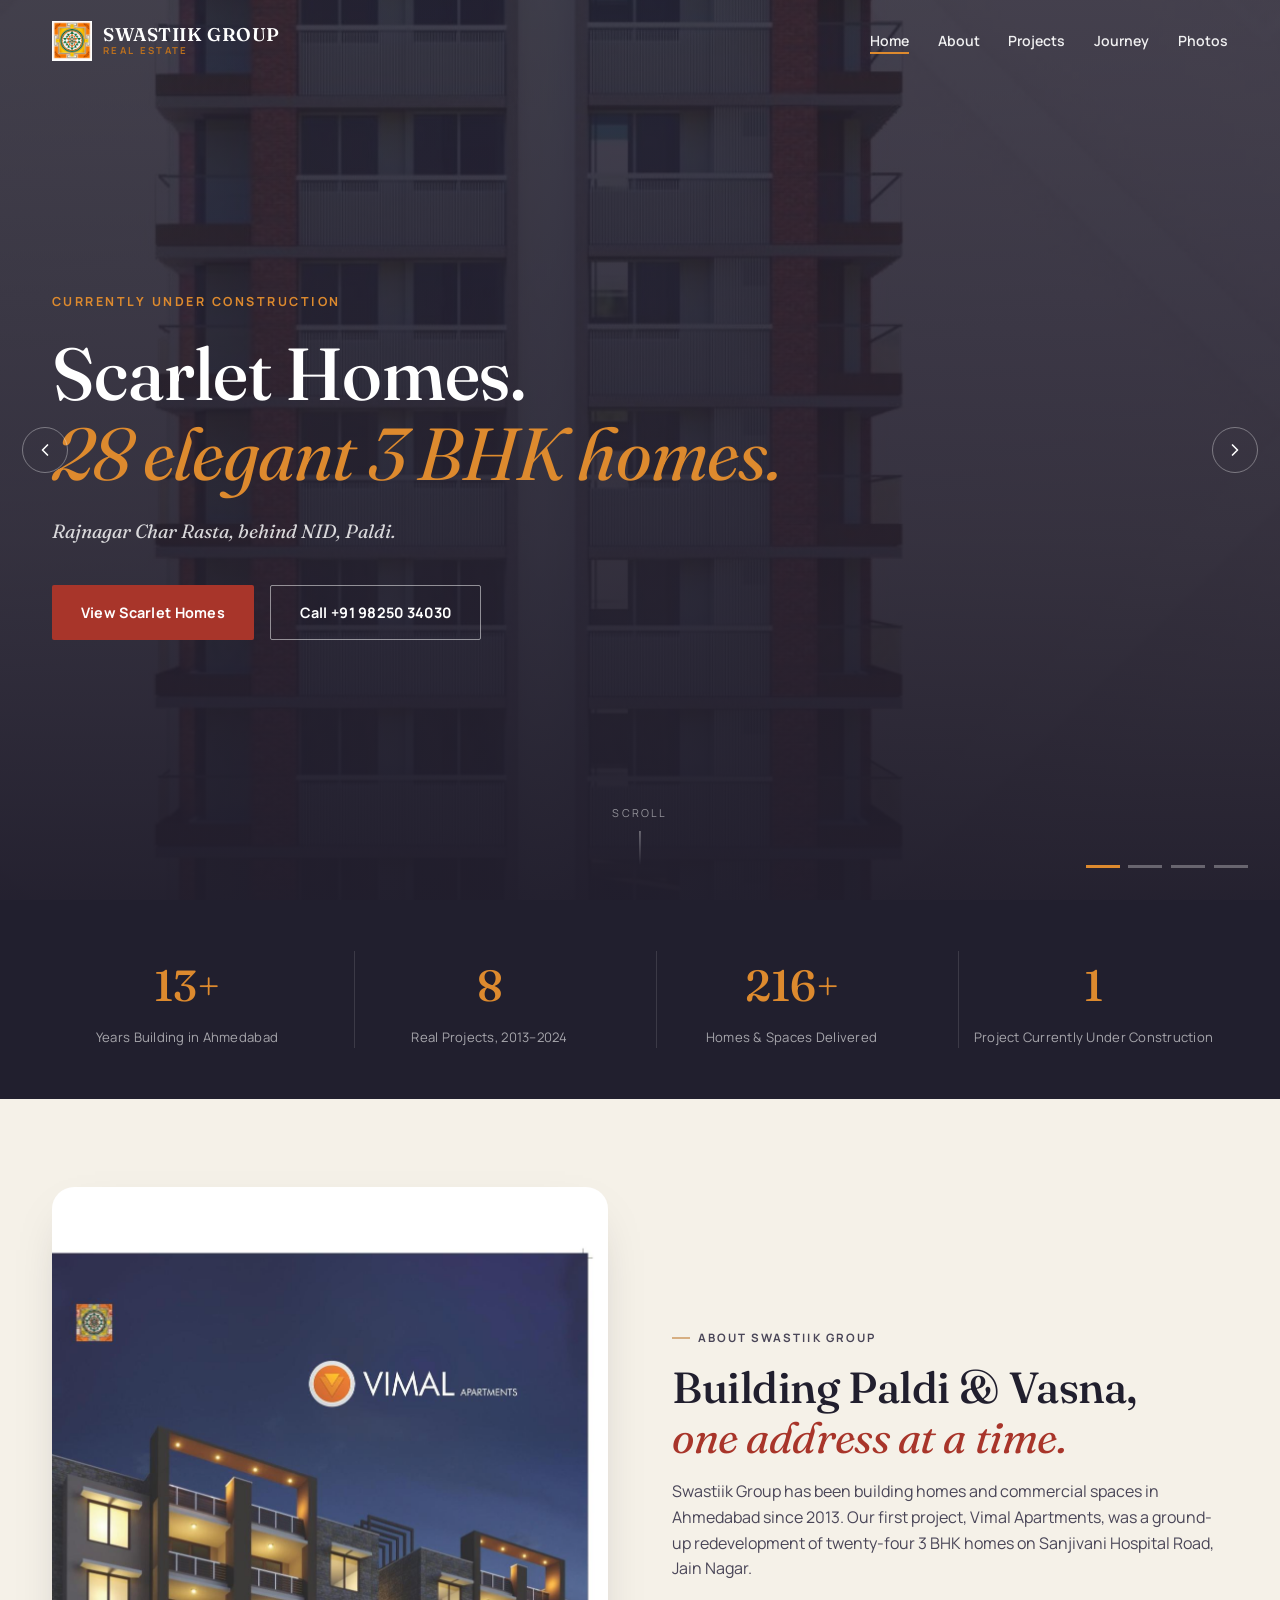
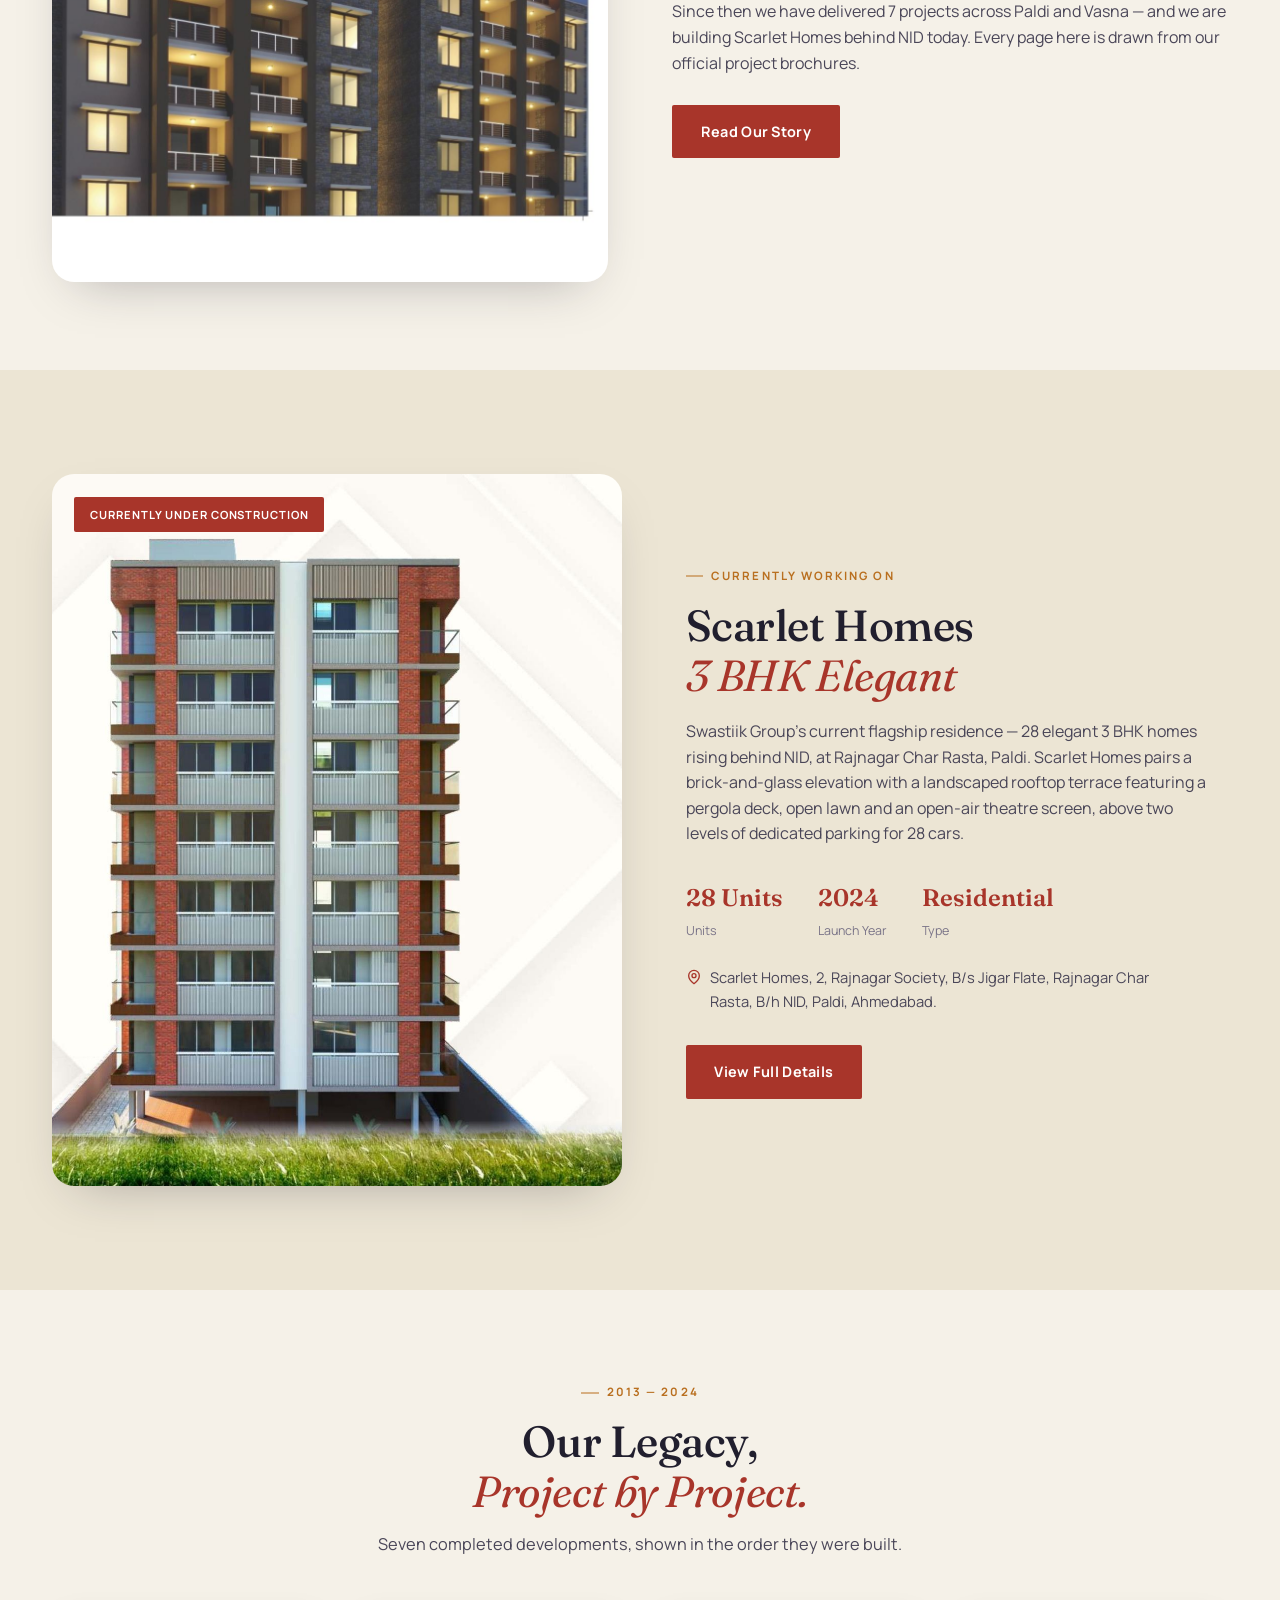
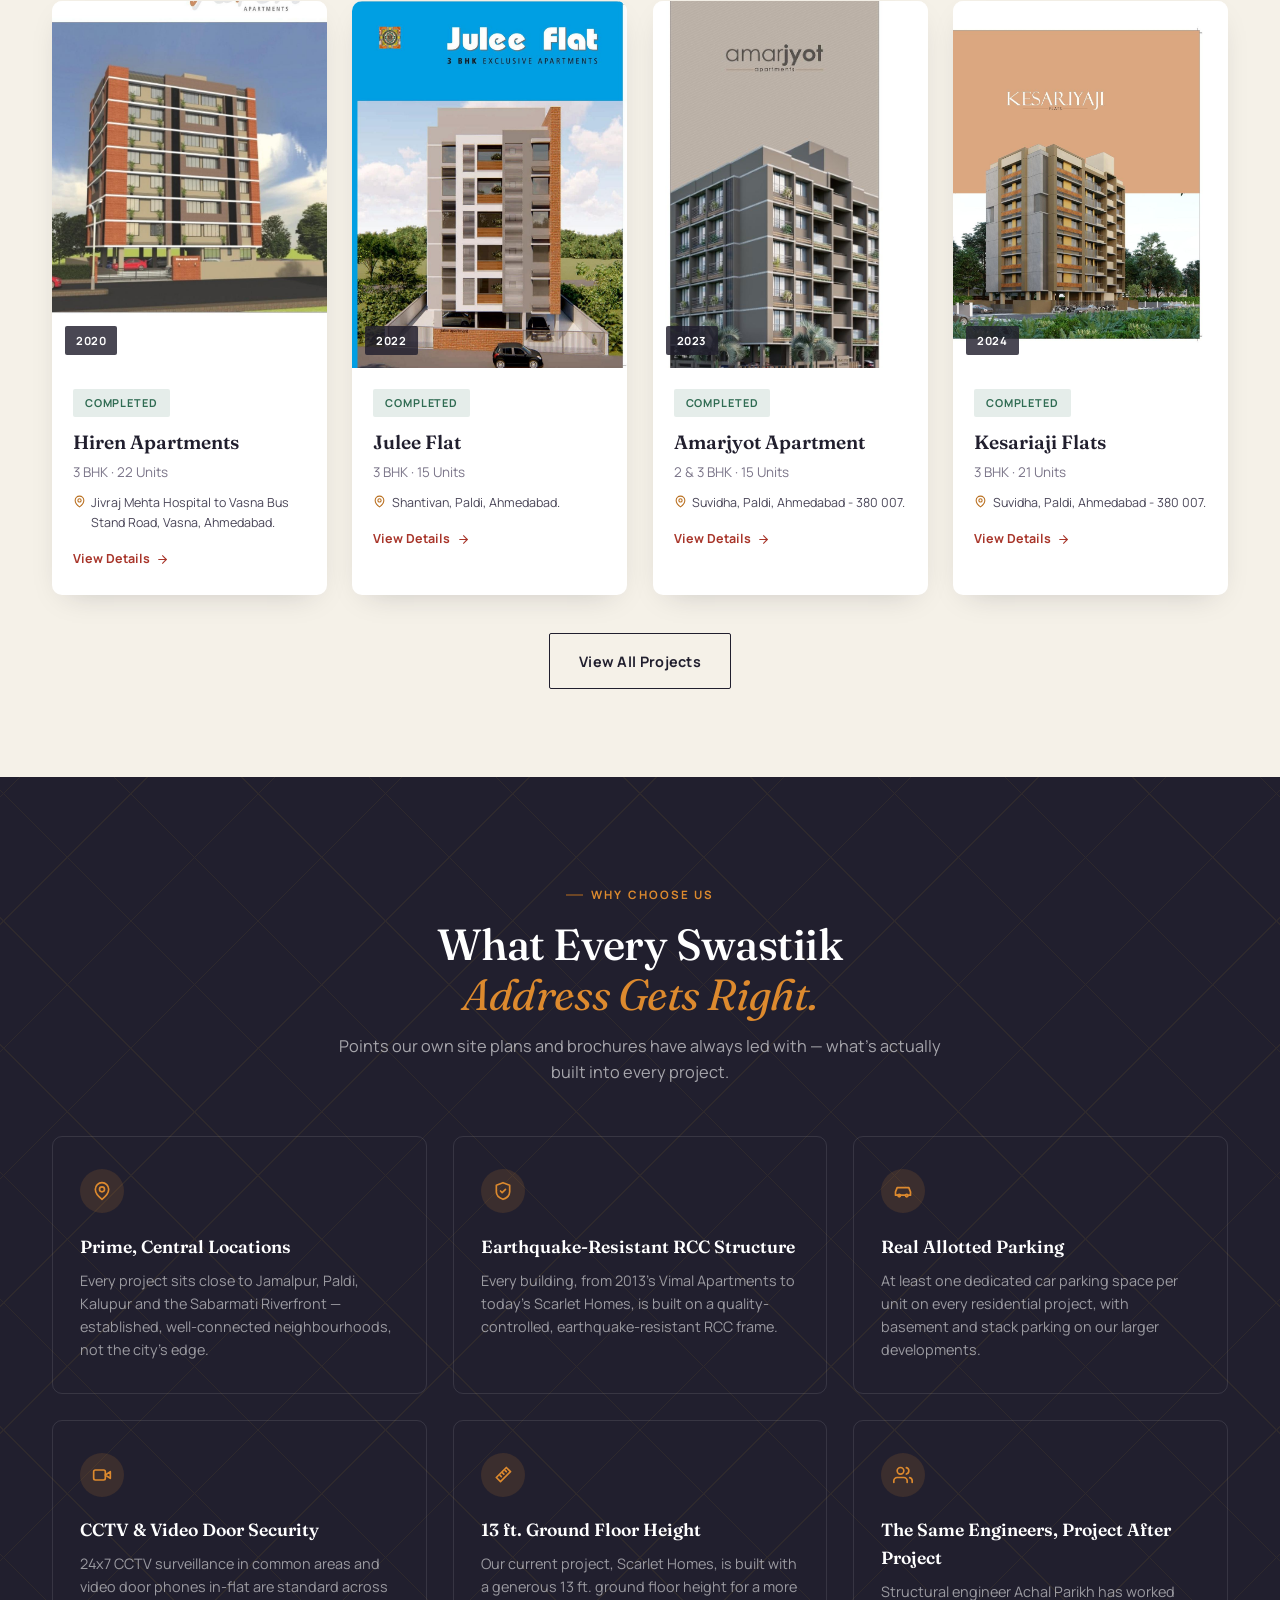
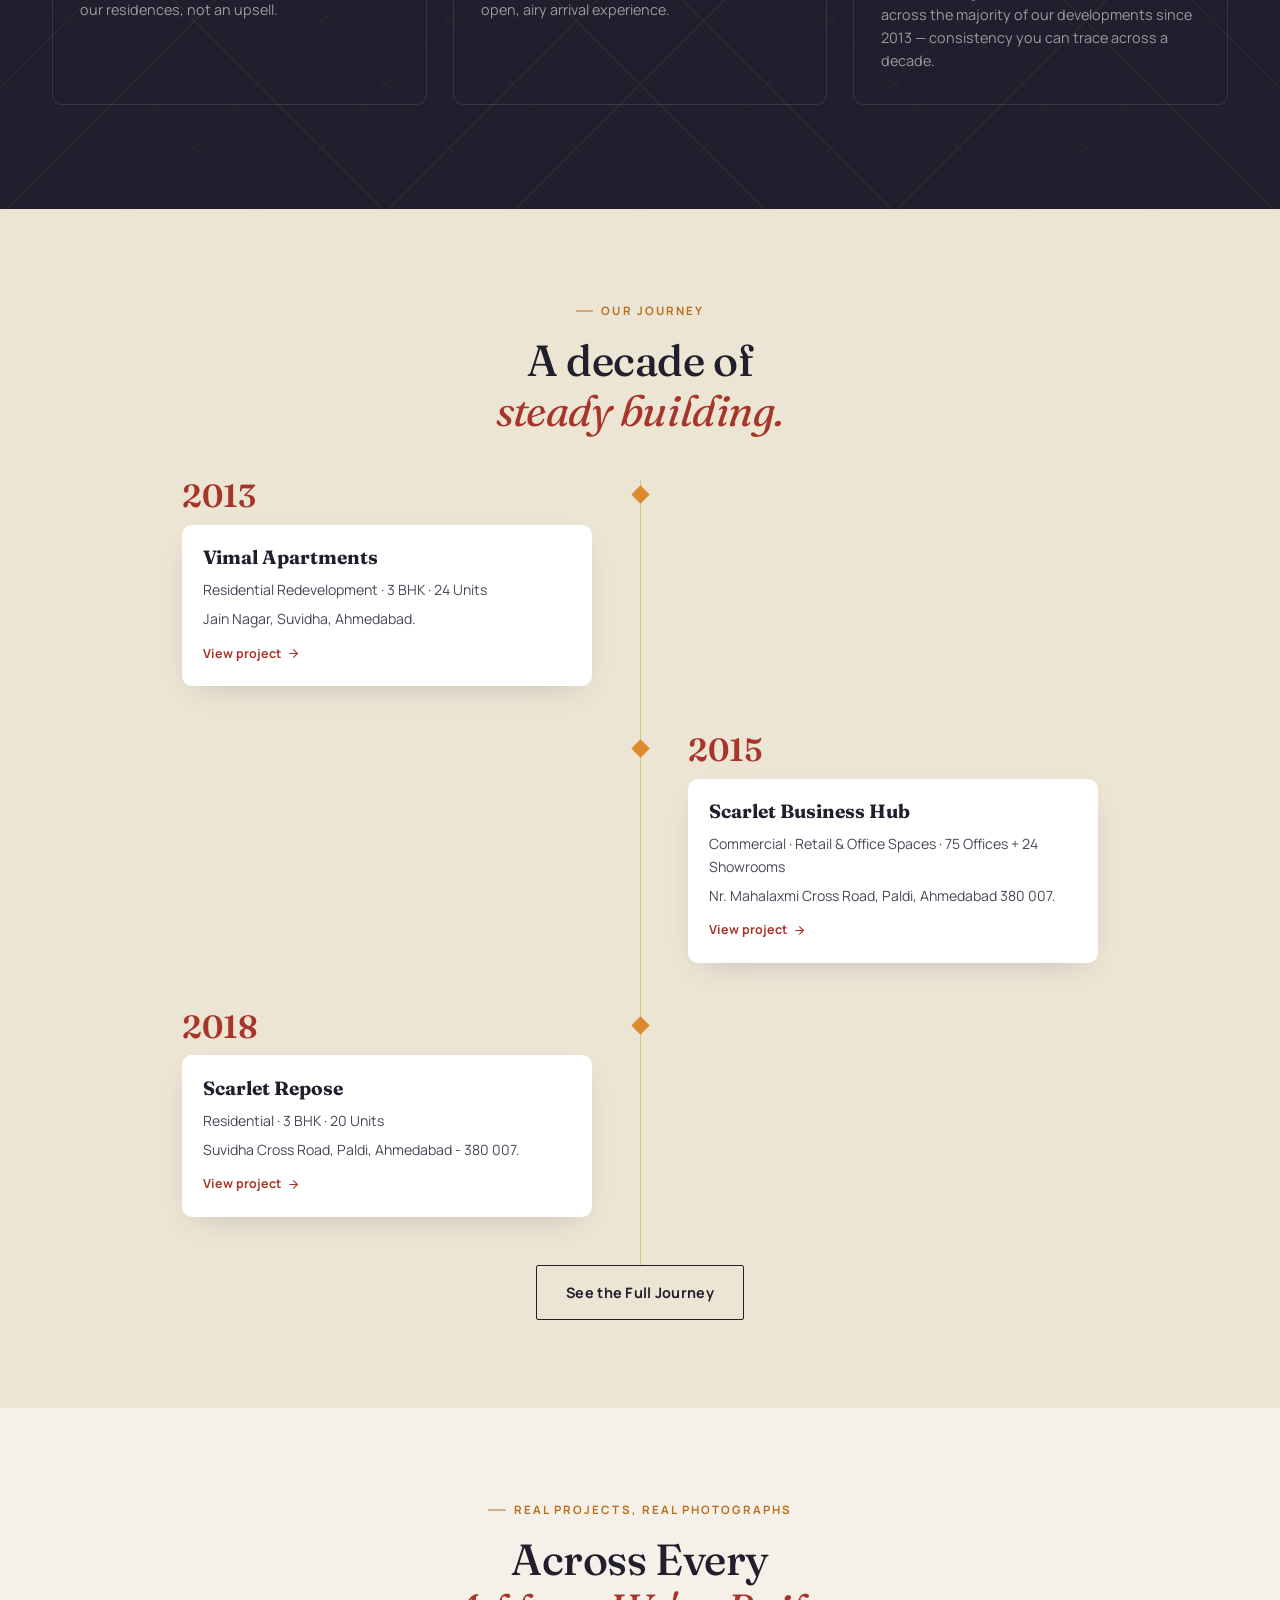
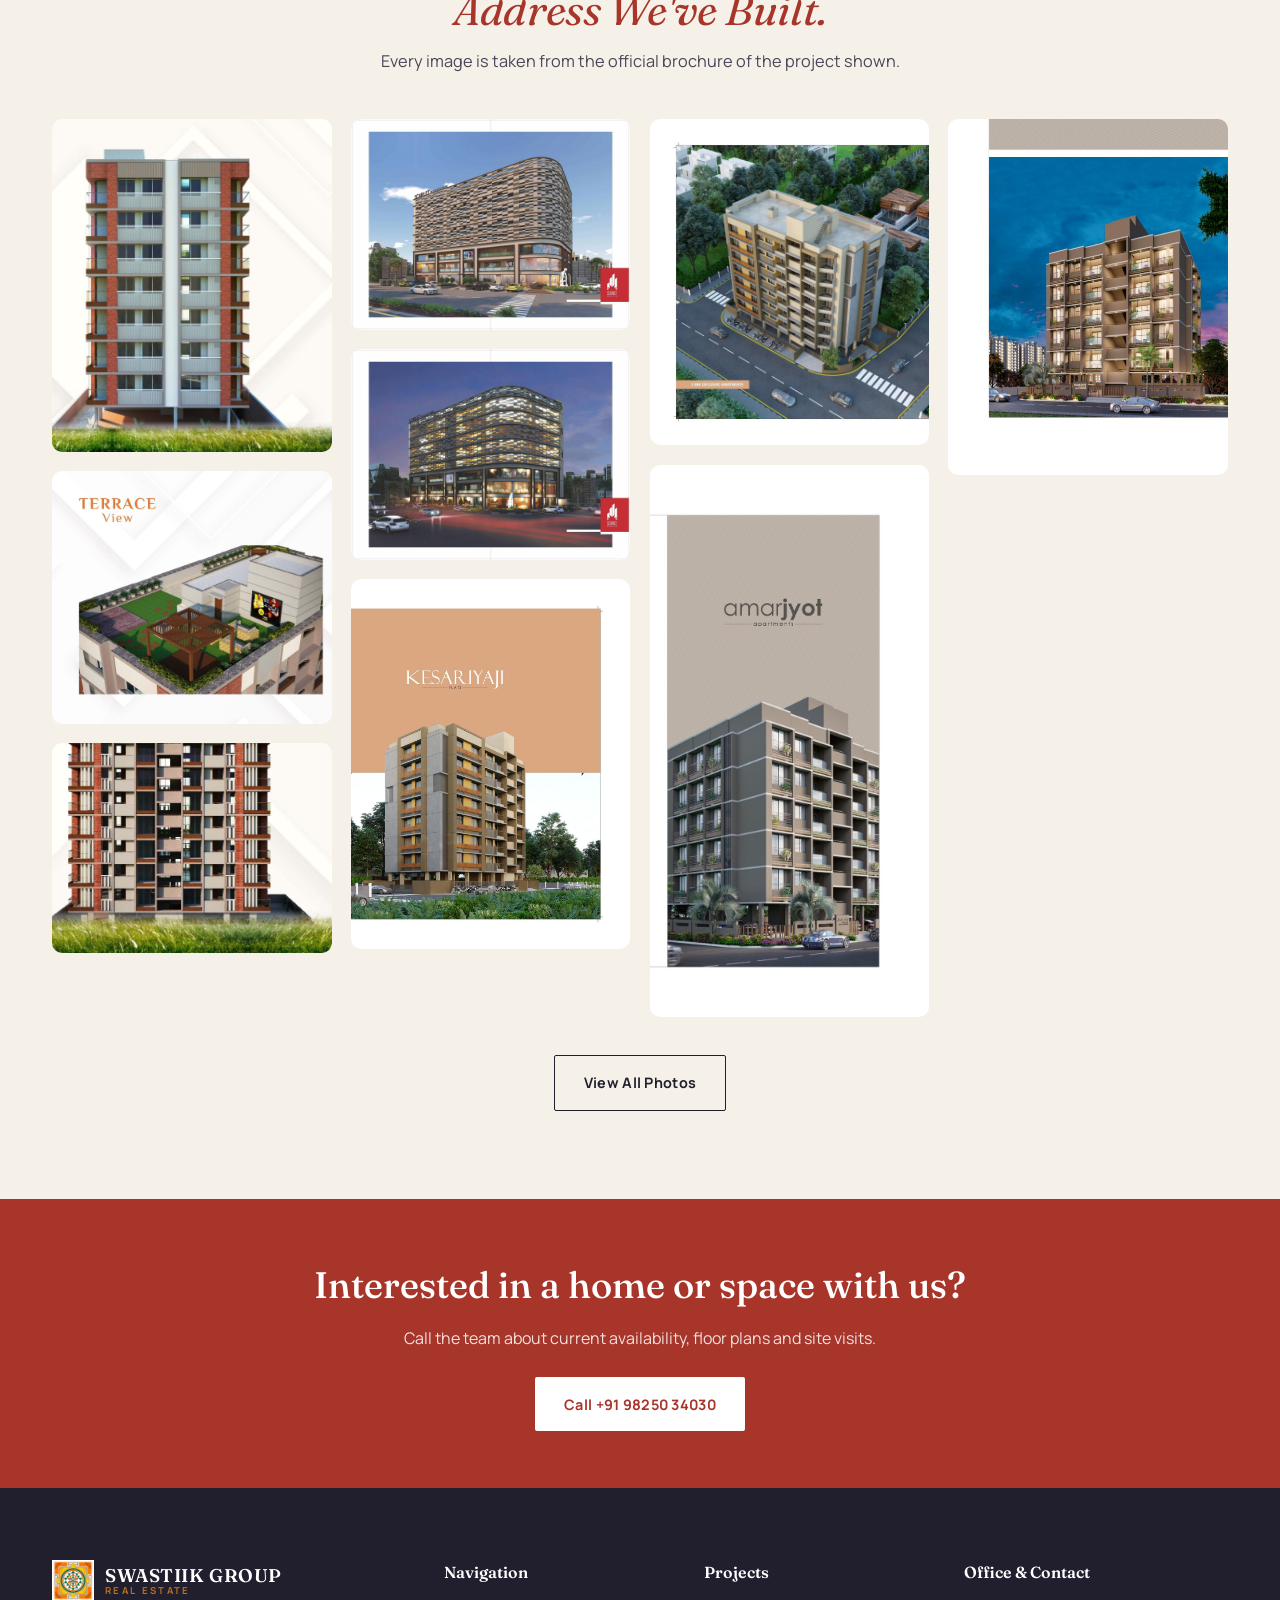
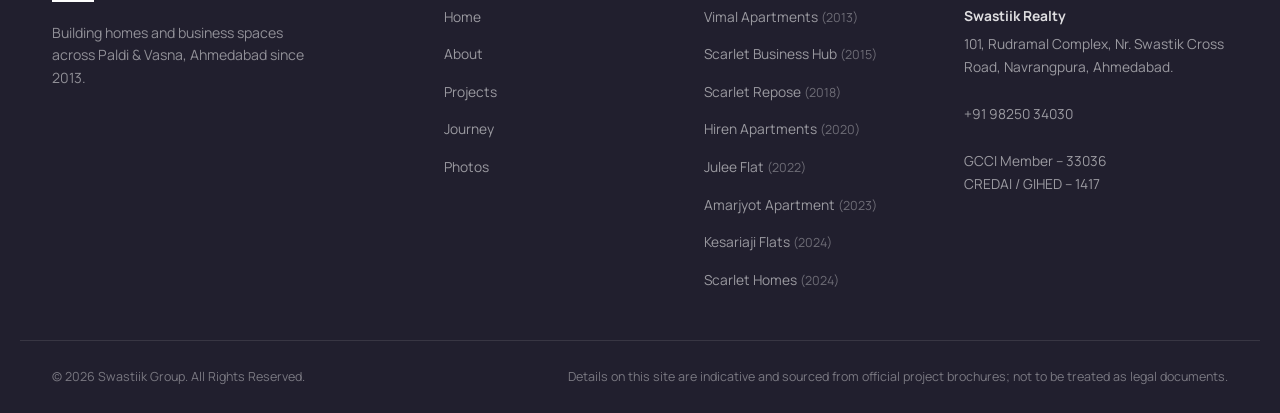
==== index.html @ bd4d8ca1 "update" ====
<!DOCTYPE html>
<html lang="en">
<head>
<meta charset="UTF-8">
<meta name="viewport" content="width=device-width, initial-scale=1.0, viewport-fit=cover">
<title>Swastiik Group | Real Estate Developers in Paldi, Ahmedabad</title>
<meta name="description" content="Swastiik Group has been building homes and commercial spaces across Paldi and Vasna, Ahmedabad since 2013 — from Vimal Apartments to the ongoing Scarlet Homes.">
<link rel="canonical" href="https://swastiikgroup.com/index.html">
<link rel="icon" type="image/png" href="images/favicon.png">
<meta property="og:title" content="Swastiik Group | Real Estate Developers in Paldi, Ahmedabad">
<meta property="og:description" content="Swastiik Group has been building homes and commercial spaces across Paldi and Vasna, Ahmedabad since 2013 — from Vimal Apartments to the ongoing Scarlet Homes.">
<meta property="og:type" content="website">
<meta property="og:url" content="https://swastiikgroup.com/index.html">
<meta property="og:image" content="https://swastiikgroup.com/images/projects/shomes_hero.jpg">
<meta name="theme-color" content="#211f2e">
<script>document.documentElement.classList.add("js")</script>
<link rel="preconnect" href="https://fonts.googleapis.com">
<link rel="preconnect" href="https://fonts.gstatic.com" crossorigin>
<link href="https://fonts.googleapis.com/css2?family=Fraunces:ital,wght@0,400;0,500;0,600;1,400;1,500&family=Manrope:wght@400;500;600;700;800&display=swap" rel="stylesheet">
<link rel="stylesheet" href="style.css">
<link rel="stylesheet" href="pages.css">
</head>
<body>
<div class="splash-screen" id="splashScreen"><div class="splash-mark"><div class="splash-ring"></div><img src="images/logo.png" alt="Swastiik Group"></div><p class="splash-wordmark">SWASTIIK <span>GROUP</span></p><p class="splash-sub">Building Since 2013</p></div>
<nav id="navbar" class="navbar">
 <div class="nav-container">
  <a href="index.html" class="nav-logo"><img src="images/logo.png" alt="Swastiik Group logo"><div class="logo-text"><span class="logo-name">SWASTIIK GROUP</span><span class="logo-sub">Real Estate</span></div></a>
  <ul class="nav-links"><li><a href="index.html" class="nav-link active">Home</a></li><li><a href="about.html" class="nav-link">About</a></li><li><a href="projects.html" class="nav-link">Projects</a></li><li><a href="journey.html" class="nav-link">Journey</a></li><li><a href="photo.html" class="nav-link">Photos</a></li></ul>
  <button class="hamburger" id="hamburger" aria-label="Toggle menu" aria-expanded="false"><span></span><span></span><span></span></button>
 </div>
 <div class="mobile-menu" id="mobileMenu"><ul class="mobile-nav-links"><li><a href="index.html" class="mobile-nav-link active">Home</a></li><li><a href="about.html" class="mobile-nav-link">About</a></li><li><a href="projects.html" class="mobile-nav-link">Projects</a></li><li><a href="journey.html" class="mobile-nav-link">Journey</a></li><li><a href="photo.html" class="mobile-nav-link">Photos</a></li></ul></div>
</nav>
<section class="hero" id="hero"><div class="slide active"><div class="hero-media"><img src="images/projects/shomes_hero.jpg" alt="" ></div><div class="hero-overlay"></div><div class="hero-content"><p class="hero-eyebrow">Currently Under Construction</p><h1 class="hero-title">Scarlet Homes.<br><em>28 elegant 3 BHK homes.</em></h1><p class="hero-sub">Rajnagar Char Rasta, behind NID, Paldi.</p><div class="hero-actions"><a href="project-scarlet-homes.html" class="btn btn-primary">View Scarlet Homes</a><a href="tel:+919825034030" class="btn btn-outline">Call +91 98250 34030</a></div></div></div><div class="slide"><div class="hero-media"><img src="images/projects/sbh_hero_night.jpg" alt="" loading=lazy></div><div class="hero-overlay"></div><div class="hero-content"><p class="hero-eyebrow">Commercial · 2015</p><h2 class="hero-title">Scarlet Business Hub.<br><em>An address built for business.</em></h2><p class="hero-sub">75 offices and 24 showrooms on Mahalaxmi Cross Road, Paldi.</p><div class="hero-actions"><a href="project-scarlet-business-hub.html" class="btn btn-primary">View project</a><a href="tel:+919825034030" class="btn btn-outline">Call +91 98250 34030</a></div></div></div><div class="slide"><div class="hero-media"><img src="images/projects/kesariaji_aerial.jpg" alt="" loading=lazy></div><div class="hero-overlay"></div><div class="hero-content"><p class="hero-eyebrow">Completed · 2024</p><h2 class="hero-title">Kesariaji Flats.<br><em>Back where the story began.</em></h2><p class="hero-sub">21 homes opposite Vimal Apartment, near Hirabaug Crossing.</p><div class="hero-actions"><a href="project-kesariaji.html" class="btn btn-primary">View project</a><a href="tel:+919825034030" class="btn btn-outline">Call +91 98250 34030</a></div></div></div><div class="slide"><div class="hero-media"><img src="images/projects/amarjyot_dusk.jpg" alt="" loading=lazy></div><div class="hero-overlay"></div><div class="hero-content"><p class="hero-eyebrow">Swastiik Group — Building Since 2013</p><h2 class="hero-title">Eight Real Projects.<br><em>One Growing Legacy in Paldi.</em></h2><p class="hero-sub">Residential and commercial developments across Paldi and Vasna, Ahmedabad.</p><div class="hero-actions"><a href="projects.html" class="btn btn-primary">Explore All Projects</a><a href="tel:+919825034030" class="btn btn-outline">Call +91 98250 34030</a></div></div></div>
<button class="hero-arrow prev" aria-label="Previous slide"><i data-lucide="chev-l" class=""></i></button><button class="hero-arrow next" aria-label="Next slide"><i data-lucide="chev-r" class=""></i></button>
<div class="hero-dots"></div><div class="hero-scroll-indicator"><span>Scroll</span><div class="scroll-line"></div></div></section>
<section class="stats-section"><div class="stats-grid">
<div class="stat-item"><span class="stat-number" data-count="13">0</span><span class="stat-suffix">+</span><p class="stat-label">Years Building in Ahmedabad</p></div>
<div class="stat-item"><span class="stat-number" data-count="8">0</span><p class="stat-label">Real Projects, 2013–2024</p></div>
<div class="stat-item"><span class="stat-number" data-count="216">0</span><span class="stat-suffix">+</span><p class="stat-label">Homes &amp; Spaces Delivered</p></div>
<div class="stat-item"><span class="stat-display">1</span><p class="stat-label">Project Currently Under Construction</p></div></div></section>
<section class="section"><div class="container split">
<div class="split-media reveal"><img src="images/projects/vimal_hero.jpg" alt="Vimal Apartments, our first project" loading="lazy"></div>
<div class="reveal"><p class="section-eyebrow">About Swastiik Group</p><h2 class="section-title">Building Paldi &amp; Vasna,<br><em>one address at a time.</em></h2>
<p>Swastiik Group has been building homes and commercial spaces in Ahmedabad since 2013. Our first project, Vimal Apartments, was a ground-up redevelopment of twenty-four 3 BHK homes on Sanjivani Hospital Road, Jain Nagar.</p>
<p>Since then we have delivered 7 projects across Paldi and Vasna — and we are building Scarlet Homes behind NID today. Every page here is drawn from our official project brochures.</p>
<a class="btn btn-primary" href="about.html">Read Our Story</a></div></div></section>
<section class="spotlight-section"><div class="spotlight-inner">
<div class="spotlight-media reveal"><img src="images/projects/shomes_hero.jpg" alt="Scarlet Homes elevation"><span class="spotlight-tag">Currently Under Construction</span></div>
<div class="spotlight-content reveal"><p class="section-eyebrow">Currently Working On</p><h2 class="section-title">Scarlet Homes<br><em>3 BHK Elegant</em></h2>
<p class="spotlight-desc">Swastiik Group&#x27;s current flagship residence — 28 elegant 3 BHK homes rising behind NID, at Rajnagar Char Rasta, Paldi. Scarlet Homes pairs a brick-and-glass elevation with a landscaped rooftop terrace featuring a pergola deck, open lawn and an open-air theatre screen, above two levels of dedicated parking for 28 cars.</p>
<div class="spotlight-facts"><div class="spotlight-fact"><span>28 Units</span><p>Units</p></div><div class="spotlight-fact"><span>2024</span><p>Launch Year</p></div><div class="spotlight-fact"><span>Residential</span><p>Type</p></div></div>
<p class="spotlight-address"><i data-lucide="map-pin" class=""></i> Scarlet Homes, 2, Rajnagar Society, B/s Jigar Flate, Rajnagar Char Rasta, B/h NID, Paldi, Ahmedabad.</p><a class="btn btn-primary" href="project-scarlet-homes.html">View Full Details</a></div></div></section>
<section class="section"><div class="section-header"><p class="section-eyebrow">2013 — 2024</p><h2 class="section-title">Our Legacy,<br><em>Project by Project.</em></h2><p class="section-desc">Seven completed developments, shown in the order they were built.</p></div>
<div class="projects-grid"><a class="project-card reveal" href="project-hiren.html"><div class="project-card-media"><img src="images/projects/hiren_hero.jpg" alt="Hiren Apartments elevation" loading="lazy" width="600" height="800"><span class="project-year-tag">2020</span></div><div class="project-card-body"><span class="badge badge-completed">Completed</span><h3>Hiren Apartments</h3><p class="project-card-meta">3 BHK &middot; 22 Units</p><p class="project-card-loc"><i data-lucide="map-pin" class=""></i> Jivraj Mehta Hospital to Vasna Bus Stand Road, Vasna, Ahmedabad.</p><span class="project-card-link">View Details <i data-lucide="arrow-right" class=""></i></span></div></a><a class="project-card reveal" href="project-julee.html"><div class="project-card-media"><img src="images/projects/julee_hero.jpg" alt="Julee Flat elevation" loading="lazy" width="600" height="800"><span class="project-year-tag">2022</span></div><div class="project-card-body"><span class="badge badge-completed">Completed</span><h3>Julee Flat</h3><p class="project-card-meta">3 BHK &middot; 15 Units</p><p class="project-card-loc"><i data-lucide="map-pin" class=""></i> Shantivan, Paldi, Ahmedabad.</p><span class="project-card-link">View Details <i data-lucide="arrow-right" class=""></i></span></div></a><a class="project-card reveal" href="project-amarjyot.html"><div class="project-card-media"><img src="images/projects/amarjyot_hero.jpg" alt="Amarjyot Apartment elevation" loading="lazy" width="600" height="800"><span class="project-year-tag">2023</span></div><div class="project-card-body"><span class="badge badge-completed">Completed</span><h3>Amarjyot Apartment</h3><p class="project-card-meta">2 &amp; 3 BHK &middot; 15 Units</p><p class="project-card-loc"><i data-lucide="map-pin" class=""></i> Suvidha, Paldi, Ahmedabad - 380 007.</p><span class="project-card-link">View Details <i data-lucide="arrow-right" class=""></i></span></div></a><a class="project-card reveal" href="project-kesariaji.html"><div class="project-card-media"><img src="images/projects/kesariaji_hero.jpg" alt="Kesariaji Flats elevation" loading="lazy" width="600" height="800"><span class="project-year-tag">2024</span></div><div class="project-card-body"><span class="badge badge-completed">Completed</span><h3>Kesariaji Flats</h3><p class="project-card-meta">3 BHK &middot; 21 Units</p><p class="project-card-loc"><i data-lucide="map-pin" class=""></i> Suvidha, Paldi, Ahmedabad - 380 007.</p><span class="project-card-link">View Details <i data-lucide="arrow-right" class=""></i></span></div></a></div>
<p class="center mt-2"><a class="btn btn-dark" href="projects.html">View All Projects</a></p></section>
<section class="whyus-section"><div class="yantra-lines"></div><div style="position:relative;z-index:1"><div class="section-header"><p class="section-eyebrow" style="color:var(--color-saffron)">Why Choose Us</p><h2 class="section-title section-title-light">What Every Swastiik<br><em>Address Gets Right.</em></h2><p class="section-desc" style=color:rgba(255,255,255,.6)>Points our own site plans and brochures have always led with — what's actually built into every project.</p></div></div><div class="whyus-grid"><div class="whyus-card reveal"><div class="whyus-icon"><i data-lucide="map-pin" class=""></i></div><h3>Prime, Central Locations</h3><p>Every project sits close to Jamalpur, Paldi, Kalupur and the Sabarmati Riverfront — established, well-connected neighbourhoods, not the city's edge.</p></div><div class="whyus-card reveal"><div class="whyus-icon"><i data-lucide="shield-check" class=""></i></div><h3>Earthquake-Resistant RCC Structure</h3><p>Every building, from 2013's Vimal Apartments to today's Scarlet Homes, is built on a quality-controlled, earthquake-resistant RCC frame.</p></div><div class="whyus-card reveal"><div class="whyus-icon"><i data-lucide="car" class=""></i></div><h3>Real Allotted Parking</h3><p>At least one dedicated car parking space per unit on every residential project, with basement and stack parking on our larger developments.</p></div><div class="whyus-card reveal"><div class="whyus-icon"><i data-lucide="video" class=""></i></div><h3>CCTV &amp; Video Door Security</h3><p>24x7 CCTV surveillance in common areas and video door phones in-flat are standard across our residences, not an upsell.</p></div><div class="whyus-card reveal"><div class="whyus-icon"><i data-lucide="ruler" class=""></i></div><h3>13 ft. Ground Floor Height</h3><p>Our current project, Scarlet Homes, is built with a generous 13 ft. ground floor height for a more open, airy arrival experience.</p></div><div class="whyus-card reveal"><div class="whyus-icon"><i data-lucide="users" class=""></i></div><h3>The Same Engineers, Project After Project</h3><p>Structural engineer Achal Parikh has worked across the majority of our developments since 2013 — consistency you can trace across a decade.</p></div></div></section>
<section class="section alt"><div class="section-header"><p class="section-eyebrow">Our Journey</p><h2 class="section-title">A decade of<br><em>steady building.</em></h2></div><div class="timeline compact"><div class="tl-item reveal"><div class="tl-year">2013</div><div class="tl-card"><div class="tl-body"><h3>Vimal Apartments</h3><p>Residential Redevelopment &middot; 3 BHK &middot; 24 Units</p><p>Jain Nagar, Suvidha, Ahmedabad.</p><a class="project-card-link" href="project-vimal.html">View project <i data-lucide="arrow-right" class=""></i></a></div></div></div><div class="tl-item reveal"><div class="tl-year">2015</div><div class="tl-card"><div class="tl-body"><h3>Scarlet Business Hub</h3><p>Commercial &middot; Retail &amp; Office Spaces &middot; 75 Offices + 24 Showrooms</p><p>Nr. Mahalaxmi Cross Road, Paldi, Ahmedabad 380 007.</p><a class="project-card-link" href="project-scarlet-business-hub.html">View project <i data-lucide="arrow-right" class=""></i></a></div></div></div><div class="tl-item reveal"><div class="tl-year">2018</div><div class="tl-card"><div class="tl-body"><h3>Scarlet Repose</h3><p>Residential &middot; 3 BHK &middot; 20 Units</p><p>Suvidha Cross Road, Paldi, Ahmedabad - 380 007.</p><a class="project-card-link" href="project-scarlet-repose.html">View project <i data-lucide="arrow-right" class=""></i></a></div></div></div></div><p class="center"><a class="btn btn-dark" href="journey.html">See the Full Journey</a></p></section>
<section class="section"><div class="section-header"><p class="section-eyebrow">Real Projects, Real Photographs</p><h2 class="section-title">Across Every<br><em>Address We've Built.</em></h2><p class="section-desc">Every image is taken from the official brochure of the project shown.</p></div>
<div class="gallery-masonry"><a class="gallery-item reveal" href="images/projects/shomes_hero.jpg" data-lb data-cap="Scarlet Homes · 2024"><img src="images/projects/shomes_hero.jpg" alt="Scarlet Homes, 2024" loading="lazy"><div class="gallery-caption">Scarlet Homes &middot; 2024</div></a><a class="gallery-item reveal" href="images/projects/shomes_terrace.jpg" data-lb data-cap="Scarlet Homes · 2024"><img src="images/projects/shomes_terrace.jpg" alt="Scarlet Homes, 2024" loading="lazy"><div class="gallery-caption">Scarlet Homes &middot; 2024</div></a><a class="gallery-item reveal" href="images/projects/shomes_small.jpg" data-lb data-cap="Scarlet Homes · 2024"><img src="images/projects/shomes_small.jpg" alt="Scarlet Homes, 2024" loading="lazy"><div class="gallery-caption">Scarlet Homes &middot; 2024</div></a><a class="gallery-item reveal" href="images/projects/sbh_hero_day.jpg" data-lb data-cap="Scarlet Business Hub · 2015"><img src="images/projects/sbh_hero_day.jpg" alt="Scarlet Business Hub, 2015" loading="lazy"><div class="gallery-caption">Scarlet Business Hub &middot; 2015</div></a><a class="gallery-item reveal" href="images/projects/sbh_hero_night.jpg" data-lb data-cap="Scarlet Business Hub · 2015"><img src="images/projects/sbh_hero_night.jpg" alt="Scarlet Business Hub, 2015" loading="lazy"><div class="gallery-caption">Scarlet Business Hub &middot; 2015</div></a><a class="gallery-item reveal" href="images/projects/kesariaji_hero.jpg" data-lb data-cap="Kesariaji Flats · 2024"><img src="images/projects/kesariaji_hero.jpg" alt="Kesariaji Flats, 2024" loading="lazy"><div class="gallery-caption">Kesariaji Flats &middot; 2024</div></a><a class="gallery-item reveal" href="images/projects/kesariaji_aerial.jpg" data-lb data-cap="Kesariaji Flats · 2024"><img src="images/projects/kesariaji_aerial.jpg" alt="Kesariaji Flats, 2024" loading="lazy"><div class="gallery-caption">Kesariaji Flats &middot; 2024</div></a><a class="gallery-item reveal" href="images/projects/amarjyot_hero.jpg" data-lb data-cap="Amarjyot Apartment · 2023"><img src="images/projects/amarjyot_hero.jpg" alt="Amarjyot Apartment, 2023" loading="lazy"><div class="gallery-caption">Amarjyot Apartment &middot; 2023</div></a><a class="gallery-item reveal" href="images/projects/amarjyot_dusk.jpg" data-lb data-cap="Amarjyot Apartment · 2023"><img src="images/projects/amarjyot_dusk.jpg" alt="Amarjyot Apartment, 2023" loading="lazy"><div class="gallery-caption">Amarjyot Apartment &middot; 2023</div></a></div><p class="center mt-2"><a class="btn btn-dark" href="photo.html">View All Photos</a></p></section>
<section class="cta-band"><div class="container reveal"><h2>Interested in a home or space with us?</h2><p>Call the team about current availability, floor plans and site visits.</p><a class="btn" href="tel:+919825034030">Call +91 98250 34030</a></div></section>
<footer class="footer">
 <div class="footer-inner">
  <div class="footer-brand">
   <div class="footer-logo"><img src="images/logo.png" alt="Swastiik Group logo"><div class="logo-text"><span class="logo-name">SWASTIIK GROUP</span><span class="logo-sub">Real Estate</span></div></div>
   <p class="footer-tagline">Building homes and business spaces across Paldi &amp; Vasna, Ahmedabad since 2013.</p>
  </div>
  <div class="footer-col"><h4>Navigation</h4><ul><li><a href="index.html">Home</a></li><li><a href="about.html">About</a></li><li><a href="projects.html">Projects</a></li><li><a href="journey.html">Journey</a></li><li><a href="photo.html">Photos</a></li></ul></div>
  <div class="footer-col"><h4>Projects</h4><ul><li><a href="project-vimal.html">Vimal Apartments <span>(2013)</span></a></li><li><a href="project-scarlet-business-hub.html">Scarlet Business Hub <span>(2015)</span></a></li><li><a href="project-scarlet-repose.html">Scarlet Repose <span>(2018)</span></a></li><li><a href="project-hiren.html">Hiren Apartments <span>(2020)</span></a></li><li><a href="project-julee.html">Julee Flat <span>(2022)</span></a></li><li><a href="project-amarjyot.html">Amarjyot Apartment <span>(2023)</span></a></li><li><a href="project-kesariaji.html">Kesariaji Flats <span>(2024)</span></a></li><li><a href="project-scarlet-homes.html">Scarlet Homes <span>(2024)</span></a></li></ul></div>
  <div class="footer-col"><h4>Office &amp; Contact</h4><div class="footer-address-block"><strong>Swastiik Realty</strong>101, Rudramal Complex, Nr. Swastik Cross Road, Navrangpura, Ahmedabad.<br><br><a href="tel:+919825034030">+91 98250 34030</a><br><br>GCCI Member &ndash; 33036<br>CREDAI / GIHED &ndash; 1417</div></div>
 </div>
 <div class="footer-bottom"><p>&copy; 2026 Swastiik Group. All Rights Reserved.</p>
  <div class="footer-legal"><span>Details on this site are indicative and sourced from official project brochures; not to be treated as legal documents.</span></div></div>
</footer>
<script src="site.js"></script>
</body>
</html>
---- style.css ----
/* ==========================================
   SWASTIIK GROUP — REAL ESTATE
   style.css
   Design language derived from the group's own
   brand materials: the Sriyantra mark (triangular
   geometry, saffron/green/maroon), and the diamond
   motif used across the Scarlet Homes brochure.
   ========================================== */

:root {
  /* Palette — pulled from the brand's own brochures & logo */
  --color-stone: #f5f1e8;
  --color-stone-deep: #ece5d4;
  --color-ink: #211f2e;
  --color-ink-soft: #4a4658;
  --color-saffron: #dd8a2e;
  --color-saffron-deep: #b96f1f;
  --color-maroon: #a8352a;
  --color-maroon-deep: #862a21;
  --color-green: #2f6b52;
  --color-gold: #c9a227;
  --color-white: #ffffff;
  --color-muted: #7a7488;
  --color-border: rgba(33, 31, 46, 0.1);

  --font-display: "Fraunces", "Georgia", serif;
  --font-body: "Manrope", "Inter", sans-serif;

  --container: 1240px;
  --radius-sm: 4px;
  --radius-md: 10px;
  --radius-lg: 22px;

  --shadow-soft: 0 20px 50px -25px rgba(33, 31, 46, 0.35);
  --shadow-card: 0 10px 30px -15px rgba(33, 31, 46, 0.25);
}

* {
  margin: 0;
  padding: 0;
  box-sizing: border-box;
}

html {
  scroll-behavior: smooth;
}

body {
  font-family: var(--font-body);
  background: var(--color-stone);
  color: var(--color-ink);
  line-height: 1.6;
  -webkit-font-smoothing: antialiased;
  overflow-x: hidden;
}

body.no-scroll {
  overflow: hidden;
}

img {
  max-width: 100%;
  display: block;
}

a {
  text-decoration: none;
  color: inherit;
}

ul {
  list-style: none;
}

button {
  font-family: inherit;
  cursor: pointer;
  border: none;
  background: none;
}

.section-eyebrow {
  font-family: var(--font-body);
  font-weight: 700;
  font-size: 0.72rem;
  letter-spacing: 0.18em;
  text-transform: uppercase;
  color: var(--color-saffron-deep);
  margin-bottom: 0.9rem;
  display: inline-block;
  position: relative;
  padding-left: 1.6rem;
}
.section-eyebrow::before {
  content: "";
  position: absolute;
  left: 0;
  top: 50%;
  width: 1.1rem;
  height: 1px;
  background: var(--color-saffron-deep);
  transform: translateY(-50%) rotate(0deg);
}

.section-title {
  font-family: var(--font-display);
  font-weight: 500;
  font-size: clamp(1.9rem, 3.4vw, 2.9rem);
  line-height: 1.15;
  letter-spacing: -0.01em;
  color: var(--color-ink);
}
.section-title em {
  font-style: italic;
  font-weight: 400;
  color: var(--color-maroon);
}
.section-title-light {
  color: var(--color-white);
}
.section-title-light em {
  color: var(--color-saffron);
}

.section-desc {
  max-width: 620px;
  color: var(--color-ink-soft);
  font-size: 1.02rem;
  margin-top: 0.9rem;
}

.section-header {
  max-width: 720px;
  margin: 0 auto 3.2rem;
  text-align: center;
}
.section-header .section-desc {
  margin-left: auto;
  margin-right: auto;
}

.container {
  max-width: var(--container);
  margin: 0 auto;
  padding: 0 2rem;
}

/* Diamond / yantra motif — the site's signature framing device,
   echoing the rotated-diamond logo frame used on the Scarlet
   Homes brochure cover. */
.diamond-frame {
  position: relative;
}
.diamond-frame::before {
  content: "";
  position: absolute;
  inset: -14px;
  border: 1px solid var(--color-gold);
  transform: rotate(45deg);
  opacity: 0.5;
  pointer-events: none;
}

.yantra-lines {
  position: absolute;
  inset: 0;
  overflow: hidden;
  pointer-events: none;
  opacity: 0.08;
  background-image:
    repeating-linear-gradient(45deg, var(--color-gold) 0, var(--color-gold) 1px, transparent 1px, transparent 90px),
    repeating-linear-gradient(-45deg, var(--color-gold) 0, var(--color-gold) 1px, transparent 1px, transparent 90px);
}

.btn {
  display: inline-flex;
  align-items: center;
  gap: 0.5rem;
  font-family: var(--font-body);
  font-weight: 700;
  font-size: 0.9rem;
  letter-spacing: 0.02em;
  padding: 0.95rem 1.8rem;
  border-radius: 2px;
  transition: all 0.25s ease;
  white-space: nowrap;
}
.btn i {
  width: 16px;
  height: 16px;
}
.icon-svg {
  display: inline-flex;
  align-items: center;
  justify-content: center;
}
.icon-svg svg {
  width: 100%;
  height: 100%;
}
.btn-primary {
  background: var(--color-maroon);
  color: var(--color-white);
}
.btn-primary:hover {
  background: var(--color-maroon-deep);
  transform: translateY(-2px);
}
.btn-outline {
  border: 1px solid rgba(255, 255, 255, 0.5);
  color: var(--color-white);
}
.btn-outline:hover {
  background: rgba(255, 255, 255, 0.12);
}
.btn-dark {
  border: 1px solid var(--color-ink);
  color: var(--color-ink);
}
.btn-dark:hover {
  background: var(--color-ink);
  color: var(--color-white);
}
.btn-full {
  width: 100%;
  justify-content: center;
}

.badge {
  display: inline-block;
  font-size: 0.68rem;
  font-weight: 700;
  letter-spacing: 0.08em;
  text-transform: uppercase;
  padding: 0.35rem 0.75rem;
  border-radius: 2px;
}
.badge-completed {
  background: rgba(47, 107, 82, 0.12);
  color: var(--color-green);
}
.badge-ongoing {
  background: rgba(168, 53, 42, 0.12);
  color: var(--color-maroon);
}

.reveal {
  opacity: 0;
  transform: translateY(24px);
  transition: opacity 0.7s ease, transform 0.7s ease;
}
.reveal.revealed {
  opacity: 1;
  transform: none;
}

/* ==================== SPLASH SCREEN ==================== */
.splash-screen {
  position: fixed;
  inset: 0;
  z-index: 9999;
  background: var(--color-ink);
  display: flex;
  align-items: center;
  justify-content: center;
  flex-direction: column;
  gap: 1.6rem;
  transition: opacity 0.7s ease, visibility 0.7s ease;
}
.splash-screen.splash-hide {
  opacity: 0;
  visibility: hidden;
  pointer-events: none;
}
.splash-mark {
  position: relative;
  width: 108px;
  height: 108px;
}
.splash-mark img {
  width: 100%;
  height: 100%;
  object-fit: contain;
  animation: splashPulse 1.8s ease-in-out infinite;
}
.splash-ring {
  position: absolute;
  inset: -18px;
  border: 1px solid rgba(221, 138, 46, 0.5);
  transform: rotate(45deg);
  animation: splashSpin 3.2s linear infinite;
}
.splash-wordmark {
  font-family: var(--font-display);
  color: var(--color-white);
  letter-spacing: 0.14em;
  font-size: 1.05rem;
  text-transform: uppercase;
}
.splash-wordmark span {
  color: var(--color-saffron);
}
.splash-sub {
  color: rgba(255, 255, 255, 0.45);
  font-size: 0.72rem;
  letter-spacing: 0.22em;
  text-transform: uppercase;
  margin-top: -1rem;
}

@keyframes splashPulse {
  0%, 100% { transform: scale(1); opacity: 1; }
  50% { transform: scale(1.06); opacity: 0.85; }
}
@keyframes splashSpin {
  from { transform: rotate(45deg); }
  to { transform: rotate(405deg); }
}

/* ==================== NAVBAR ==================== */
.navbar {
  position: fixed;
  top: 0;
  left: 0;
  right: 0;
  z-index: 500;
  padding: 1.3rem 0;
  transition: all 0.35s ease;
  background: transparent;
}
.navbar.scrolled {
  background: rgba(245, 241, 232, 0.92);
  backdrop-filter: blur(10px);
  padding: 0.85rem 0;
  box-shadow: 0 2px 20px rgba(33, 31, 46, 0.06);
}
.nav-container {
  max-width: var(--container);
  margin: 0 auto;
  padding: 0 2rem;
  display: flex;
  align-items: center;
  justify-content: space-between;
}
.nav-logo {
  display: flex;
  align-items: center;
  gap: 0.7rem;
}
.nav-logo img {
  width: 40px;
  height: 40px;
  object-fit: contain;
}
.logo-text {
  display: flex;
  flex-direction: column;
  line-height: 1.1;
}
.logo-name {
  font-family: var(--font-display);
  font-weight: 600;
  font-size: 1.15rem;
  letter-spacing: 0.03em;
  color: var(--color-ink);
}
.navbar:not(.scrolled) .logo-name {
  color: var(--color-white);
}
.logo-sub {
  font-size: 0.6rem;
  letter-spacing: 0.24em;
  color: var(--color-saffron-deep);
  text-transform: uppercase;
  font-weight: 700;
}
.nav-links {
  display: flex;
  gap: 2.2rem;
}
.nav-link {
  font-size: 0.88rem;
  font-weight: 600;
  color: var(--color-ink);
  position: relative;
  padding-bottom: 4px;
}
.navbar:not(.scrolled) .nav-link {
  color: rgba(255, 255, 255, 0.92);
}
.nav-link::after {
  content: "";
  position: absolute;
  left: 0;
  bottom: 0;
  width: 0;
  height: 2px;
  background: var(--color-saffron);
  transition: width 0.25s ease;
}
.nav-link.active::after,
.nav-link:hover::after {
  width: 100%;
}
.hamburger {
  display: none;
  flex-direction: column;
  gap: 5px;
  width: 26px;
}
.hamburger span {
  height: 2px;
  background: var(--color-ink);
  transition: all 0.25s ease;
}
.navbar:not(.scrolled) .hamburger span {
  background: var(--color-white);
}
.hamburger.active span:nth-child(1) { transform: translateY(7px) rotate(45deg); }
.hamburger.active span:nth-child(2) { opacity: 0; }
.hamburger.active span:nth-child(3) { transform: translateY(-7px) rotate(-45deg); }

.mobile-menu {
  position: fixed;
  top: 0;
  right: -100%;
  width: min(320px, 82vw);
  height: 100vh;
  background: var(--color-ink);
  z-index: 600;
  transition: right 0.35s ease;
  padding: 6rem 2rem 2rem;
}
.mobile-menu.open {
  right: 0;
}
.mobile-nav-links {
  display: flex;
  flex-direction: column;
  gap: 1.6rem;
}
.mobile-nav-link {
  color: var(--color-white);
  font-size: 1.05rem;
  font-weight: 600;
}

/* ==================== HERO ==================== */
.hero {
  position: relative;
  min-height: 100vh;
  display: flex;
  align-items: center;
  background: linear-gradient(160deg, #201d2c 0%, #2c2438 55%, #3a2a2e 100%);
  overflow: hidden;
}
.hero-media {
  position: absolute;
  inset: 0;
}
.hero-media img {
  width: 100%;
  height: 100%;
  object-fit: cover;
  opacity: 0.34;
}
.hero-overlay {
  position: absolute;
  inset: 0;
  background: linear-gradient(180deg, rgba(32, 29, 44, 0.55) 0%, rgba(32, 29, 44, 0.75) 60%, rgba(32, 29, 44, 0.95) 100%);
}
.hero-content {
  position: relative;
  z-index: 2;
  max-width: var(--container);
  margin: 0 auto;
  padding: 8rem 2rem 6rem;
  width: 100%;
}
.hero-eyebrow {
  color: var(--color-saffron);
  font-weight: 700;
  font-size: 0.78rem;
  letter-spacing: 0.2em;
  text-transform: uppercase;
  margin-bottom: 1.4rem;
}
.hero-title {
  font-family: var(--font-display);
  font-weight: 500;
  font-size: clamp(2.6rem, 6vw, 4.6rem);
  line-height: 1.08;
  color: var(--color-white);
  max-width: 780px;
  letter-spacing: -0.01em;
}
.hero-title em {
  font-style: italic;
  font-weight: 400;
  color: var(--color-saffron);
}
.hero-sub {
  color: rgba(255, 255, 255, 0.82);
  font-size: 1.2rem;
  margin-top: 1.4rem;
  max-width: 560px;
  font-family: var(--font-display);
  font-style: italic;
}
.hero-desc {
  color: rgba(255, 255, 255, 0.62);
  max-width: 560px;
  margin-top: 1rem;
  font-size: 1rem;
}
.hero-actions {
  display: flex;
  gap: 1rem;
  margin-top: 2.4rem;
  flex-wrap: wrap;
}
.hero-scroll-indicator {
  position: absolute;
  bottom: 2.2rem;
  left: 50%;
  transform: translateX(-50%);
  z-index: 2;
  display: flex;
  flex-direction: column;
  align-items: center;
  gap: 0.6rem;
  color: rgba(255, 255, 255, 0.5);
  font-size: 0.68rem;
  letter-spacing: 0.2em;
  text-transform: uppercase;
}
.scroll-line {
  width: 1px;
  height: 34px;
  background: linear-gradient(to bottom, rgba(255, 255, 255, 0.6), transparent);
  animation: scrollDown 1.8s ease-in-out infinite;
}
@keyframes scrollDown {
  0% { transform: scaleY(0.3); transform-origin: top; opacity: 0.4; }
  50% { transform: scaleY(1); transform-origin: top; opacity: 1; }
  100% { transform: scaleY(0.3); transform-origin: bottom; opacity: 0.4; }
}

/* ==================== STATS ==================== */
.stats-section {
  background: var(--color-ink);
  padding: 3.2rem 0;
}
.stats-grid {
  max-width: var(--container);
  margin: 0 auto;
  padding: 0 2rem;
  display: grid;
  grid-template-columns: repeat(4, 1fr);
  gap: 2rem;
  text-align: center;
}
.stat-item {
  border-left: 1px solid rgba(255, 255, 255, 0.12);
}
.stat-item:first-child {
  border-left: none;
}
.stat-number,
.stat-display {
  font-family: var(--font-display);
  font-size: clamp(2rem, 3.4vw, 2.8rem);
  font-weight: 500;
  color: var(--color-saffron);
}
.stat-suffix {
  font-family: var(--font-display);
  font-size: clamp(2rem, 3.4vw, 2.8rem);
  color: var(--color-saffron);
}
.stat-label {
  color: rgba(255, 255, 255, 0.6);
  font-size: 0.82rem;
  margin-top: 0.4rem;
  letter-spacing: 0.02em;
}

/* ==================== ONGOING SPOTLIGHT ==================== */
.spotlight-section {
  padding: 6.5rem 0;
  background: var(--color-stone-deep);
  position: relative;
}
.spotlight-inner {
  max-width: var(--container);
  margin: 0 auto;
  padding: 0 2rem;
  display: grid;
  grid-template-columns: 1.05fr 1fr;
  gap: 4rem;
  align-items: center;
}
.spotlight-media {
  position: relative;
  border-radius: var(--radius-lg);
  overflow: hidden;
  box-shadow: var(--shadow-soft);
  aspect-ratio: 4 / 5;
}
.spotlight-media img {
  width: 100%;
  height: 100%;
  object-fit: cover;
}
.spotlight-tag {
  position: absolute;
  top: 1.4rem;
  left: 1.4rem;
  background: var(--color-maroon);
  color: var(--color-white);
  font-size: 0.7rem;
  font-weight: 700;
  letter-spacing: 0.08em;
  text-transform: uppercase;
  padding: 0.55rem 1rem;
  border-radius: 2px;
}
.spotlight-desc {
  color: var(--color-ink-soft);
  margin-top: 1.2rem;
  max-width: 520px;
}
.spotlight-facts {
  display: flex;
  gap: 2.2rem;
  margin-top: 2rem;
}
.spotlight-fact span {
  display: block;
  font-family: var(--font-display);
  font-size: 1.5rem;
  color: var(--color-maroon);
  font-weight: 600;
}
.spotlight-fact p {
  font-size: 0.78rem;
  color: var(--color-muted);
  margin-top: 0.2rem;
}
.spotlight-address {
  display: flex;
  align-items: flex-start;
  gap: 0.5rem;
  margin-top: 1.6rem;
  color: var(--color-ink-soft);
  font-size: 0.92rem;
  max-width: 480px;
}
.spotlight-address i {
  width: 16px;
  height: 16px;
  flex-shrink: 0;
  margin-top: 3px;
  color: var(--color-maroon);
}
.spotlight-content .btn {
  margin-top: 2rem;
}

/* ==================== PROJECTS (COMPLETED) ==================== */
.projects-section {
  padding: 6.5rem 0;
}
.projects-grid {
  max-width: var(--container);
  margin: 0 auto;
  padding: 0 2rem;
  display: grid;
  grid-template-columns: repeat(4, 1fr);
  gap: 1.6rem;
}
.project-card {
  background: var(--color-white);
  border-radius: var(--radius-md);
  overflow: hidden;
  box-shadow: var(--shadow-card);
  cursor: pointer;
  transition: transform 0.3s ease, box-shadow 0.3s ease;
}
.project-card:hover {
  transform: translateY(-6px);
  box-shadow: 0 26px 50px -20px rgba(33, 31, 46, 0.32);
}
.project-card-media {
  position: relative;
  aspect-ratio: 3 / 4;
  overflow: hidden;
}
.project-card-media img {
  width: 100%;
  height: 100%;
  object-fit: cover;
  transition: transform 0.5s ease;
}
.project-card:hover .project-card-media img {
  transform: scale(1.06);
}
.project-year-tag {
  position: absolute;
  bottom: 0.8rem;
  left: 0.8rem;
  background: rgba(33, 31, 46, 0.82);
  color: var(--color-white);
  font-size: 0.7rem;
  font-weight: 700;
  letter-spacing: 0.05em;
  padding: 0.35rem 0.7rem;
  border-radius: 2px;
}
.project-card-body {
  padding: 1.3rem 1.3rem 1.5rem;
}
.project-card-body h3 {
  font-family: var(--font-display);
  font-size: 1.2rem;
  font-weight: 600;
  margin-top: 0.6rem;
  color: var(--color-ink);
}
.project-card-meta {
  font-size: 0.84rem;
  color: var(--color-muted);
  margin-top: 0.3rem;
}
.project-card-loc {
  display: flex;
  align-items: flex-start;
  gap: 0.35rem;
  font-size: 0.78rem;
  color: var(--color-ink-soft);
  margin-top: 0.6rem;
}
.project-card-loc i {
  width: 13px;
  height: 13px;
  flex-shrink: 0;
  margin-top: 2px;
  color: var(--color-saffron-deep);
}
.project-card-link {
  display: inline-flex;
  align-items: center;
  gap: 0.4rem;
  font-size: 0.78rem;
  font-weight: 700;
  color: var(--color-maroon);
  margin-top: 1rem;
}
.project-card-link i {
  width: 13px;
  height: 13px;
}

/* ==================== WHY US ==================== */
.whyus-section {
  background: var(--color-ink);
  padding: 6.5rem 0;
  position: relative;
  overflow: hidden;
}
.whyus-grid {
  max-width: var(--container);
  margin: 0 auto;
  padding: 0 2rem;
  display: grid;
  grid-template-columns: repeat(3, 1fr);
  gap: 1.6rem;
  position: relative;
  z-index: 1;
}
.whyus-card {
  padding: 2rem 1.7rem;
  border: 1px solid rgba(255, 255, 255, 0.1);
  border-radius: var(--radius-md);
  transition: border-color 0.3s ease, background 0.3s ease;
}
.whyus-card:hover {
  border-color: rgba(221, 138, 46, 0.5);
  background: rgba(255, 255, 255, 0.03);
}
.whyus-icon {
  width: 44px;
  height: 44px;
  border-radius: 50%;
  background: rgba(221, 138, 46, 0.14);
  display: flex;
  align-items: center;
  justify-content: center;
  margin-bottom: 1.2rem;
}
.whyus-icon i {
  width: 20px;
  height: 20px;
  color: var(--color-saffron);
}
.whyus-card h3 {
  font-family: var(--font-display);
  font-size: 1.1rem;
  color: var(--color-white);
  font-weight: 600;
  margin-bottom: 0.5rem;
}
.whyus-card p {
  color: rgba(255, 255, 255, 0.55);
  font-size: 0.9rem;
}

/* ==================== GALLERY ==================== */
.gallery-section {
  padding: 6.5rem 0;
}
.gallery-masonry {
  max-width: var(--container);
  margin: 0 auto;
  padding: 0 2rem;
  columns: 4;
  column-gap: 1.2rem;
}
.gallery-item {
  break-inside: avoid;
  margin-bottom: 1.2rem;
  border-radius: var(--radius-md);
  overflow: hidden;
  position: relative;
  cursor: pointer;
}
.gallery-item img {
  width: 100%;
  display: block;
  transition: transform 0.4s ease;
}
.gallery-item:hover img {
  transform: scale(1.05);
}
.gallery-caption {
  position: absolute;
  bottom: 0;
  left: 0;
  right: 0;
  padding: 1.6rem 1rem 0.8rem;
  background: linear-gradient(0deg, rgba(0, 0, 0, 0.68), transparent);
  color: var(--color-white);
  font-size: 0.8rem;
  font-weight: 600;
  opacity: 0;
  transition: opacity 0.3s ease;
}
.gallery-item:hover .gallery-caption {
  opacity: 1;
}

/* ==================== FOOTER ==================== */
.footer {
  background: var(--color-ink);
  padding: 4.5rem 0 0;
  position: relative;
}
.footer-inner {
  max-width: var(--container);
  margin: 0 auto;
  padding: 0 2rem;
  display: grid;
  grid-template-columns: 1.6fr 1fr 1fr 1.2fr;
  gap: 2.5rem;
  padding-bottom: 3rem;
  border-bottom: 1px solid rgba(255, 255, 255, 0.1);
}
.footer-logo {
  display: flex;
  align-items: center;
  gap: 0.7rem;
}
.footer-logo img {
  width: 42px;
  height: 42px;
  object-fit: contain;
}
.footer-logo .logo-name {
  color: var(--color-white);
}
.footer-tagline {
  color: rgba(255, 255, 255, 0.5);
  font-size: 0.88rem;
  margin-top: 1.2rem;
  max-width: 260px;
}
.footer-col h4 {
  color: var(--color-white);
  font-family: var(--font-display);
  font-weight: 600;
  font-size: 1rem;
  margin-bottom: 1.1rem;
}
.footer-col ul {
  display: flex;
  flex-direction: column;
  gap: 0.75rem;
}
.footer-col a {
  color: rgba(255, 255, 255, 0.55);
  font-size: 0.86rem;
  transition: color 0.2s ease;
}
.footer-col a:hover {
  color: var(--color-saffron);
}
.footer-col a span {
  color: rgba(255, 255, 255, 0.35);
  font-size: 0.78rem;
}
.footer-address-block {
  color: rgba(255, 255, 255, 0.55);
  font-size: 0.86rem;
  line-height: 1.7;
}
.footer-address-block strong {
  color: rgba(255, 255, 255, 0.85);
  display: block;
  margin-bottom: 0.3rem;
}
.footer-bottom {
  max-width: var(--container);
  margin: 0 auto;
  padding: 1.6rem 2rem;
  display: flex;
  justify-content: space-between;
  align-items: center;
  color: rgba(255, 255, 255, 0.4);
  font-size: 0.78rem;
  flex-wrap: wrap;
  gap: 0.6rem;
}
.footer-legal {
  display: flex;
  gap: 0.9rem;
}
.footer-legal a {
  color: rgba(255, 255, 255, 0.4);
}

/* ==================== PROJECT MODAL ==================== */
.modal-backdrop {
  position: fixed;
  inset: 0;
  z-index: 800;
  background: rgba(20, 18, 28, 0.72);
  backdrop-filter: blur(4px);
  display: flex;
  align-items: flex-start;
  justify-content: center;
  padding: 3.5vh 1.2rem;
  opacity: 0;
  visibility: hidden;
  transition: opacity 0.3s ease, visibility 0.3s ease;
  overflow-y: auto;
}
.modal-backdrop.open {
  opacity: 1;
  visibility: visible;
}
.project-modal {
  background: var(--color-white);
  border-radius: var(--radius-lg);
  max-width: 880px;
  width: 100%;
  position: relative;
  overflow: hidden;
  transform: translateY(20px);
  transition: transform 0.3s ease;
}
.modal-backdrop.open .project-modal {
  transform: translateY(0);
}
.modal-close {
  position: absolute;
  top: 1.1rem;
  right: 1.1rem;
  z-index: 10;
  width: 38px;
  height: 38px;
  border-radius: 50%;
  background: rgba(255, 255, 255, 0.92);
  display: flex;
  align-items: center;
  justify-content: center;
  box-shadow: 0 4px 14px rgba(0, 0, 0, 0.15);
}
.modal-close i {
  width: 18px;
  height: 18px;
  color: var(--color-ink);
}

.modal-hero {
  width: 100%;
  aspect-ratio: 16 / 9;
  overflow: hidden;
}
.modal-hero img {
  width: 100%;
  height: 100%;
  object-fit: cover;
}

.modal-gallery-main {
  width: 100%;
  aspect-ratio: 16 / 9;
  overflow: hidden;
}
.modal-gallery-main img {
  width: 100%;
  height: 100%;
  object-fit: cover;
}
.modal-gallery-thumbs {
  display: flex;
  gap: 0.5rem;
  padding: 0.7rem 1.6rem;
  background: var(--color-stone);
}
.modal-thumb {
  width: 64px;
  height: 48px;
  border-radius: 4px;
  overflow: hidden;
  opacity: 0.55;
  transition: opacity 0.2s ease, outline 0.2s ease;
}
.modal-thumb.active,
.modal-thumb:hover {
  opacity: 1;
  outline: 2px solid var(--color-saffron-deep);
}
.modal-thumb img {
  width: 100%;
  height: 100%;
  object-fit: cover;
}

.modal-body {
  padding: 2rem 2rem 2.4rem;
}
.modal-title-row {
  display: flex;
  align-items: center;
  gap: 0.9rem;
  margin-bottom: 0.9rem;
}
.modal-year {
  font-size: 0.8rem;
  color: var(--color-muted);
  font-weight: 600;
}
.modal-body h2 {
  font-family: var(--font-display);
  font-size: 1.9rem;
  font-weight: 600;
  color: var(--color-ink);
}
.modal-config {
  color: var(--color-saffron-deep);
  font-weight: 700;
  font-size: 0.88rem;
  margin-top: 0.4rem;
}
.modal-desc {
  color: var(--color-ink-soft);
  margin-top: 1.1rem;
  font-size: 0.96rem;
}
.modal-subhead {
  font-family: var(--font-display);
  font-size: 1.05rem;
  font-weight: 600;
  margin-top: 2rem;
  margin-bottom: 0.9rem;
  color: var(--color-ink);
  border-top: 1px solid var(--color-border);
  padding-top: 1.6rem;
}
.spec-grid {
  display: grid;
  grid-template-columns: 1fr 1fr;
  gap: 0.7rem 1.5rem;
}
.spec-row {
  display: flex;
  justify-content: space-between;
  border-bottom: 1px dashed var(--color-border);
  padding-bottom: 0.5rem;
  font-size: 0.86rem;
  gap: 0.6rem;
}
.spec-label {
  color: var(--color-muted);
  flex-shrink: 0;
}
.spec-value {
  color: var(--color-ink);
  font-weight: 600;
  text-align: right;
}
.modal-amenities {
  display: grid;
  grid-template-columns: 1fr 1fr;
  gap: 0.6rem 1.2rem;
}
.modal-amenities li {
  display: flex;
  align-items: flex-start;
  gap: 0.5rem;
  font-size: 0.86rem;
  color: var(--color-ink-soft);
}
.modal-amenities li i {
  width: 15px;
  height: 15px;
  color: var(--color-green);
  flex-shrink: 0;
  margin-top: 2px;
}
.modal-address {
  display: flex;
  align-items: flex-start;
  gap: 0.5rem;
  color: var(--color-ink-soft);
  font-size: 0.92rem;
}
.modal-address i {
  width: 16px;
  height: 16px;
  color: var(--color-maroon);
  flex-shrink: 0;
  margin-top: 3px;
}
.modal-map {
  width: 100%;
  height: 280px;
  border-radius: var(--radius-md);
  overflow: hidden;
  margin-top: 0.4rem;
}

/* ==================== FLOATING SCROLL-TO-TOP (kept minimal, no contact) ==================== */
.floating-btns {
  position: fixed;
  bottom: 1.6rem;
  right: 1.6rem;
  z-index: 400;
  display: flex;
  flex-direction: column;
  gap: 0.7rem;
}
.float-btn {
  display: flex;
  align-items: center;
  gap: 0.5rem;
  background: var(--color-ink);
  color: var(--color-white);
  padding: 0.7rem 1rem;
  border-radius: 30px;
  font-size: 0.78rem;
  font-weight: 700;
  box-shadow: 0 10px 24px -8px rgba(0, 0, 0, 0.4);
}
.float-btn i {
  width: 16px;
  height: 16px;
}

/* ==================== RESPONSIVE ==================== */
@media (max-width: 1080px) {
  .projects-grid {
    grid-template-columns: repeat(3, 1fr);
  }
  .whyus-grid {
    grid-template-columns: repeat(2, 1fr);
  }
  .gallery-masonry {
    columns: 3;
  }
  .footer-inner {
    grid-template-columns: 1fr 1fr;
  }
}

@media (max-width: 860px) {
  .nav-links {
    display: none;
  }
  .hamburger {
    display: flex;
  }
  .spotlight-inner {
    grid-template-columns: 1fr;
    gap: 2.4rem;
  }
  .spotlight-media {
    aspect-ratio: 16 / 10;
  }
  .spotlight-content {
    text-align: center;
    display: flex;
    flex-direction: column;
    align-items: center;
  }
  .spotlight-desc {
    margin-left: auto;
    margin-right: auto;
  }
  .spotlight-facts {
    justify-content: center;
    flex-wrap: wrap;
    row-gap: 1.4rem;
  }
  .spotlight-address {
    justify-content: center;
    max-width: 480px;
    margin-left: auto;
    margin-right: auto;
  }
  .stats-grid {
    grid-template-columns: repeat(2, 1fr);
    gap: 2rem 1rem;
  }
  .stat-item:nth-child(3) {
    border-left: none;
  }
  .stat-item {
    border-left: none !important;
  }
  .projects-grid {
    grid-template-columns: repeat(2, 1fr);
  }
  .gallery-masonry {
    columns: 2;
  }
  .modal-amenities {
    grid-template-columns: 1fr;
  }
  .spec-grid {
    grid-template-columns: 1fr;
  }
}

@media (max-width: 560px) {
  .container,
  .nav-container,
  .stats-grid,
  .spotlight-inner,
  .projects-grid,
  .whyus-grid,
  .gallery-masonry,
  .footer-inner,
  .footer-bottom {
    padding-left: 1.2rem;
    padding-right: 1.2rem;
  }
  .projects-grid {
    grid-template-columns: 1fr 1fr;
    gap: 1rem;
  }
  .gallery-masonry {
    columns: 2;
    column-gap: 0.8rem;
  }
  .hero-content {
    padding: 7rem 1.2rem 5rem;
  }
  .hero-actions {
    flex-direction: column;
    align-items: stretch;
  }
  .modal-body {
    padding: 1.6rem 1.2rem 2rem;
  }
  .spotlight-facts {
    gap: 1.6rem;
  }
  .spotlight-content .btn {
    width: 100%;
    max-width: 320px;
  }
}

@media (prefers-reduced-motion: reduce) {
  * {
    animation: none !important;
    transition: none !important;
  }
}
---- pages.css ----
/* pages.css — multi-page additions (loaded after style.css) */
html:not(.js) .reveal{opacity:1;transform:none}
a.project-card{display:block}
.mobile-menu{height:100vh;height:100dvh}
.mobile-nav-link.active,.nav-link.active{color:var(--color-saffron)}
.nav-links{gap:1.8rem}
img{height:auto}
.hero-media img,.project-card-media img,.spotlight-media img,.modal-hero img{height:100%}

/* Hero slider */
.hero{min-height:100vh;min-height:100svh}
.slide{position:absolute;inset:0;display:flex;align-items:center;opacity:0;visibility:hidden;transition:opacity .9s ease,visibility .9s}
.slide.active{opacity:1;visibility:visible}
.slide .hero-content{position:relative;z-index:2}
.hero-arrow{position:absolute;top:50%;z-index:3;width:46px;height:46px;border-radius:50%;border:1px solid rgba(255,255,255,.35);color:#fff;display:flex;align-items:center;justify-content:center;transform:translateY(-50%);transition:background .2s}
.hero-arrow:hover{background:rgba(255,255,255,.15)}
.hero-arrow i{width:20px;height:20px}
.hero-arrow.prev{left:1.4rem}.hero-arrow.next{right:1.4rem}
.hero-dots{position:absolute;bottom:2rem;right:2rem;z-index:3;display:flex;gap:.55rem}
.hero-dots button{width:34px;height:3px;background:rgba(255,255,255,.3);transition:background .3s}
.hero-dots button.active{background:var(--color-saffron)}

/* Inner page banner */
.page-hero{position:relative;background:#201d2c;color:#fff;padding:10rem 0 4.2rem;overflow:hidden}
.page-hero .hero-media img{opacity:.28}
.page-hero .container{position:relative;z-index:2}
.page-hero h1{font-family:var(--font-display);font-weight:500;font-size:clamp(2.2rem,5vw,3.6rem);line-height:1.1;margin-top:.4rem}
.page-hero h1 em{font-style:italic;font-weight:400;color:var(--color-saffron)}
.page-hero p.lead{color:rgba(255,255,255,.7);max-width:620px;margin-top:1rem}
.page-hero .section-eyebrow{color:var(--color-saffron)}
.crumbs{font-size:.78rem;color:rgba(255,255,255,.55);margin-bottom:1.2rem}
.crumbs a:hover{color:var(--color-saffron)}
.crumbs span{margin:0 .45rem}
.ph-meta{display:flex;flex-wrap:wrap;gap:.6rem 1.4rem;margin-top:1.3rem;color:rgba(255,255,255,.8);font-weight:600;font-size:.9rem}
.section{padding:5.5rem 0}
.section.alt{background:var(--color-stone-deep)}
.section .section-header{margin-bottom:2.8rem}

/* Split blocks */
.split{display:grid;grid-template-columns:1fr 1fr;gap:4rem;align-items:center}
.split-media{border-radius:var(--radius-lg);overflow:hidden;box-shadow:var(--shadow-soft);aspect-ratio:4/5}
.split-media img{width:100%;height:100%;object-fit:cover}
.split p{color:var(--color-ink-soft);margin-top:1.1rem}
.split .btn{margin-top:1.8rem}
.btn-dark.on-light{color:var(--color-ink)}
.grid-3{display:grid;grid-template-columns:repeat(3,1fr);gap:1.6rem}
.grid-4{display:grid;grid-template-columns:repeat(4,1fr);gap:1.6rem}
.center{text-align:center}.mt-2{margin-top:2.4rem}

/* Table */
.table-wrap{overflow-x:auto;border-radius:var(--radius-md);box-shadow:var(--shadow-card);background:#fff}
table.data{width:100%;border-collapse:collapse;font-size:.9rem;min-width:620px}
table.data th,table.data td{padding:.9rem 1.1rem;text-align:left;border-bottom:1px solid var(--color-border)}
table.data th{font-size:.72rem;letter-spacing:.12em;text-transform:uppercase;color:var(--color-muted);background:var(--color-stone)}
table.data a{color:var(--color-maroon);font-weight:700}

/* Filters */
.filters{display:flex;flex-wrap:wrap;gap:.6rem;justify-content:center;margin-bottom:2.4rem}
.chip{padding:.55rem 1.1rem;border:1px solid var(--color-border);border-radius:30px;font-size:.82rem;font-weight:700;background:#fff;color:var(--color-ink-soft);transition:all .2s}
.chip:hover{border-color:var(--color-saffron)}
.chip.active{background:var(--color-ink);color:#fff;border-color:var(--color-ink)}
.is-hidden{display:none!important}
.empty-note{text-align:center;color:var(--color-muted);padding:2rem 0}

/* Timeline */
.timeline{position:relative;max-width:980px;margin:0 auto;padding:0 2rem}
.timeline::before{content:"";position:absolute;left:50%;top:0;bottom:0;width:1px;background:var(--color-gold);opacity:.5}
.tl-item{position:relative;width:50%;padding:0 3rem 3rem 0}
.tl-item:nth-child(even){margin-left:50%;padding:0 0 3rem 3rem}
.tl-item::after{content:"";position:absolute;top:.5rem;right:-7px;width:13px;height:13px;background:var(--color-saffron);transform:rotate(45deg)}
.tl-item:nth-child(even)::after{right:auto;left:-6px}
.tl-year{font-family:var(--font-display);font-size:2rem;color:var(--color-maroon);font-weight:600;line-height:1}
.tl-card{background:#fff;border-radius:var(--radius-md);box-shadow:var(--shadow-card);overflow:hidden;margin-top:.8rem;text-align:left}
.tl-card img{width:100%;aspect-ratio:16/9;object-fit:cover}
.tl-body{padding:1.1rem 1.3rem 1.3rem}
.tl-body h3{font-family:var(--font-display);font-size:1.2rem}
.tl-body p{font-size:.88rem;color:var(--color-ink-soft);margin-top:.4rem}
.tl-body .project-card-link{margin-top:.8rem}
.timeline.compact .tl-card img{display:none}

/* Gallery page */
.gallery-item{display:block}
.gallery-caption{opacity:1;font-size:.76rem}
@media(hover:hover){.gallery-caption{opacity:0}.gallery-item:hover .gallery-caption{opacity:1}}

/* Lightbox */
.lb{position:fixed;inset:0;z-index:900;background:rgba(14,12,20,.94);display:flex;align-items:center;justify-content:center;opacity:0;visibility:hidden;transition:opacity .25s,visibility .25s}
.lb.open{opacity:1;visibility:visible}
.lb img{max-width:92vw;max-height:80vh;width:auto;height:auto;object-fit:contain;border-radius:4px}
.lb-cap{position:absolute;bottom:1.4rem;left:0;right:0;text-align:center;color:#fff;font-size:.88rem;padding:0 1rem}
.lb button{position:absolute;color:#fff;width:46px;height:46px;border-radius:50%;background:rgba(255,255,255,.1);display:flex;align-items:center;justify-content:center}
.lb button:hover{background:rgba(255,255,255,.22)}
.lb button i{width:22px;height:22px}
.lb-x{top:1rem;right:1rem}.lb-p{left:1rem;top:50%;transform:translateY(-50%)}.lb-n{right:1rem;top:50%;transform:translateY(-50%)}

/* Project detail */
.detail{display:grid;grid-template-columns:minmax(0,1fr) 340px;gap:3rem;align-items:start}
.detail h2{font-family:var(--font-display);font-size:1.5rem;font-weight:600;margin:2.4rem 0 1rem}
.detail h2:first-child{margin-top:0}
.detail .lead-p{color:var(--color-ink-soft);font-size:1.02rem}
.d-gallery{display:grid;grid-template-columns:repeat(auto-fill,minmax(200px,1fr));gap:.8rem}
.d-gallery a{display:block;border-radius:var(--radius-md);overflow:hidden;aspect-ratio:4/3}
.d-gallery img{width:100%;height:100%;object-fit:cover;transition:transform .4s}
.d-gallery a:hover img{transform:scale(1.05)}
.aside-card{position:sticky;top:6rem;background:#fff;border-radius:var(--radius-md);box-shadow:var(--shadow-card);padding:1.6rem}
.aside-card h3{font-family:var(--font-display);font-size:1.15rem;margin-bottom:1rem}
.aside-row{display:flex;gap:.6rem;font-size:.9rem;color:var(--color-ink-soft);margin-bottom:.85rem;word-break:break-word}
.aside-row i{width:16px;height:16px;flex-shrink:0;margin-top:3px;color:var(--color-maroon)}
.aside-row a{font-weight:700;color:var(--color-ink)}
.aside-card .btn{margin-top:.6rem}
.pn{display:grid;grid-template-columns:1fr 1fr;gap:1rem}
.pn a{display:block;background:#fff;border-radius:var(--radius-md);padding:1.1rem 1.3rem;box-shadow:var(--shadow-card)}
.pn a:last-child{text-align:right}
.pn small{display:block;font-size:.7rem;letter-spacing:.14em;text-transform:uppercase;color:var(--color-muted)}
.pn strong{font-family:var(--font-display);font-size:1.1rem}

/* Contact */
.contact-grid{display:grid;grid-template-columns:1fr 1.1fr;gap:3rem;align-items:start}
.card{background:#fff;border-radius:var(--radius-md);box-shadow:var(--shadow-card);padding:1.7rem}
.card h3{font-family:var(--font-display);font-size:1.2rem;margin-bottom:.9rem}
.form-row{display:grid;grid-template-columns:1fr 1fr;gap:1rem}
.field{margin-bottom:1rem}
.field label{display:block;font-size:.78rem;font-weight:700;margin-bottom:.35rem;color:var(--color-ink-soft)}
.field input,.field select,.field textarea{width:100%;font:inherit;font-size:.95rem;padding:.8rem .9rem;border:1px solid var(--color-border);border-radius:4px;background:var(--color-stone);color:var(--color-ink)}
.field input:focus,.field select:focus,.field textarea:focus{outline:2px solid var(--color-saffron);border-color:transparent}
.form-note{font-size:.76rem;color:var(--color-muted);margin-top:.8rem}
.map-box{height:340px;border-radius:var(--radius-md);overflow:hidden;margin-top:1.4rem}
.map-box iframe{width:100%;height:100%;border:0}
.cta-band{background:var(--color-maroon);color:#fff;padding:3.6rem 0;text-align:center}
.cta-band h2{font-family:var(--font-display);font-weight:500;font-size:clamp(1.6rem,3vw,2.3rem)}
.cta-band p{opacity:.85;margin:.7rem auto 1.6rem;max-width:560px}
.cta-band .btn{background:#fff;color:var(--color-maroon)}
.cta-band .btn:hover{background:var(--color-stone)}

/* Responsive */
@media(max-width:1080px){.grid-4{grid-template-columns:repeat(2,1fr)}.detail{grid-template-columns:1fr}.aside-card{position:static}}
@media(max-width:860px){
  .split,.contact-grid{grid-template-columns:1fr;gap:2.2rem}
  .split-media{aspect-ratio:16/11}
  .grid-3{grid-template-columns:1fr 1fr}
  .section{padding:4rem 0}
  .page-hero{padding:8rem 0 3rem}
  .timeline::before{left:1.6rem}
  .tl-item,.tl-item:nth-child(even){width:100%;margin-left:0;padding:0 0 2.2rem 3.4rem}
  .tl-item::after,.tl-item:nth-child(even)::after{left:1.6rem;right:auto;margin-left:-6px}
  .timeline{padding:0 1.2rem}
  .hero-arrow{display:none}
  .hero-dots{left:50%;right:auto;transform:translateX(-50%);bottom:5.2rem}
  .spec-grid,.modal-amenities{grid-template-columns:1fr}
}
@media(max-width:560px){
  .container{padding:0 1.2rem}
  .grid-3,.grid-4,.form-row,.pn{grid-template-columns:1fr}
  .pn a:last-child{text-align:left}
  .whyus-grid{grid-template-columns:1fr}
  .stat-label{font-size:.74rem}
  .hero-title{font-size:2.3rem}
  .hero-scroll-indicator{display:none}
  .hero-dots{bottom:2rem}
  .d-gallery{grid-template-columns:1fr 1fr}
  .footer-inner{grid-template-columns:1fr}
  .footer-bottom{flex-direction:column;align-items:flex-start}
  .lb-p{left:.4rem}.lb-n{right:.4rem}
  .projects-grid{grid-template-columns:1fr 1fr}
  .project-card-body{padding:1rem}
  .project-card-body h3{font-size:1.02rem}
  .project-card-loc{display:none}
}
@media(max-width:380px){.projects-grid{grid-template-columns:1fr}}

/* Mobile menu: keep the hamburger/close icon above the open panel */
.hamburger{position:relative;z-index:700;padding:10px 0;width:30px}
.hamburger.active span{background:#fff!important}
.mobile-nav-link{display:block;padding:.2rem 0}
.mobile-menu{overflow-y:auto}
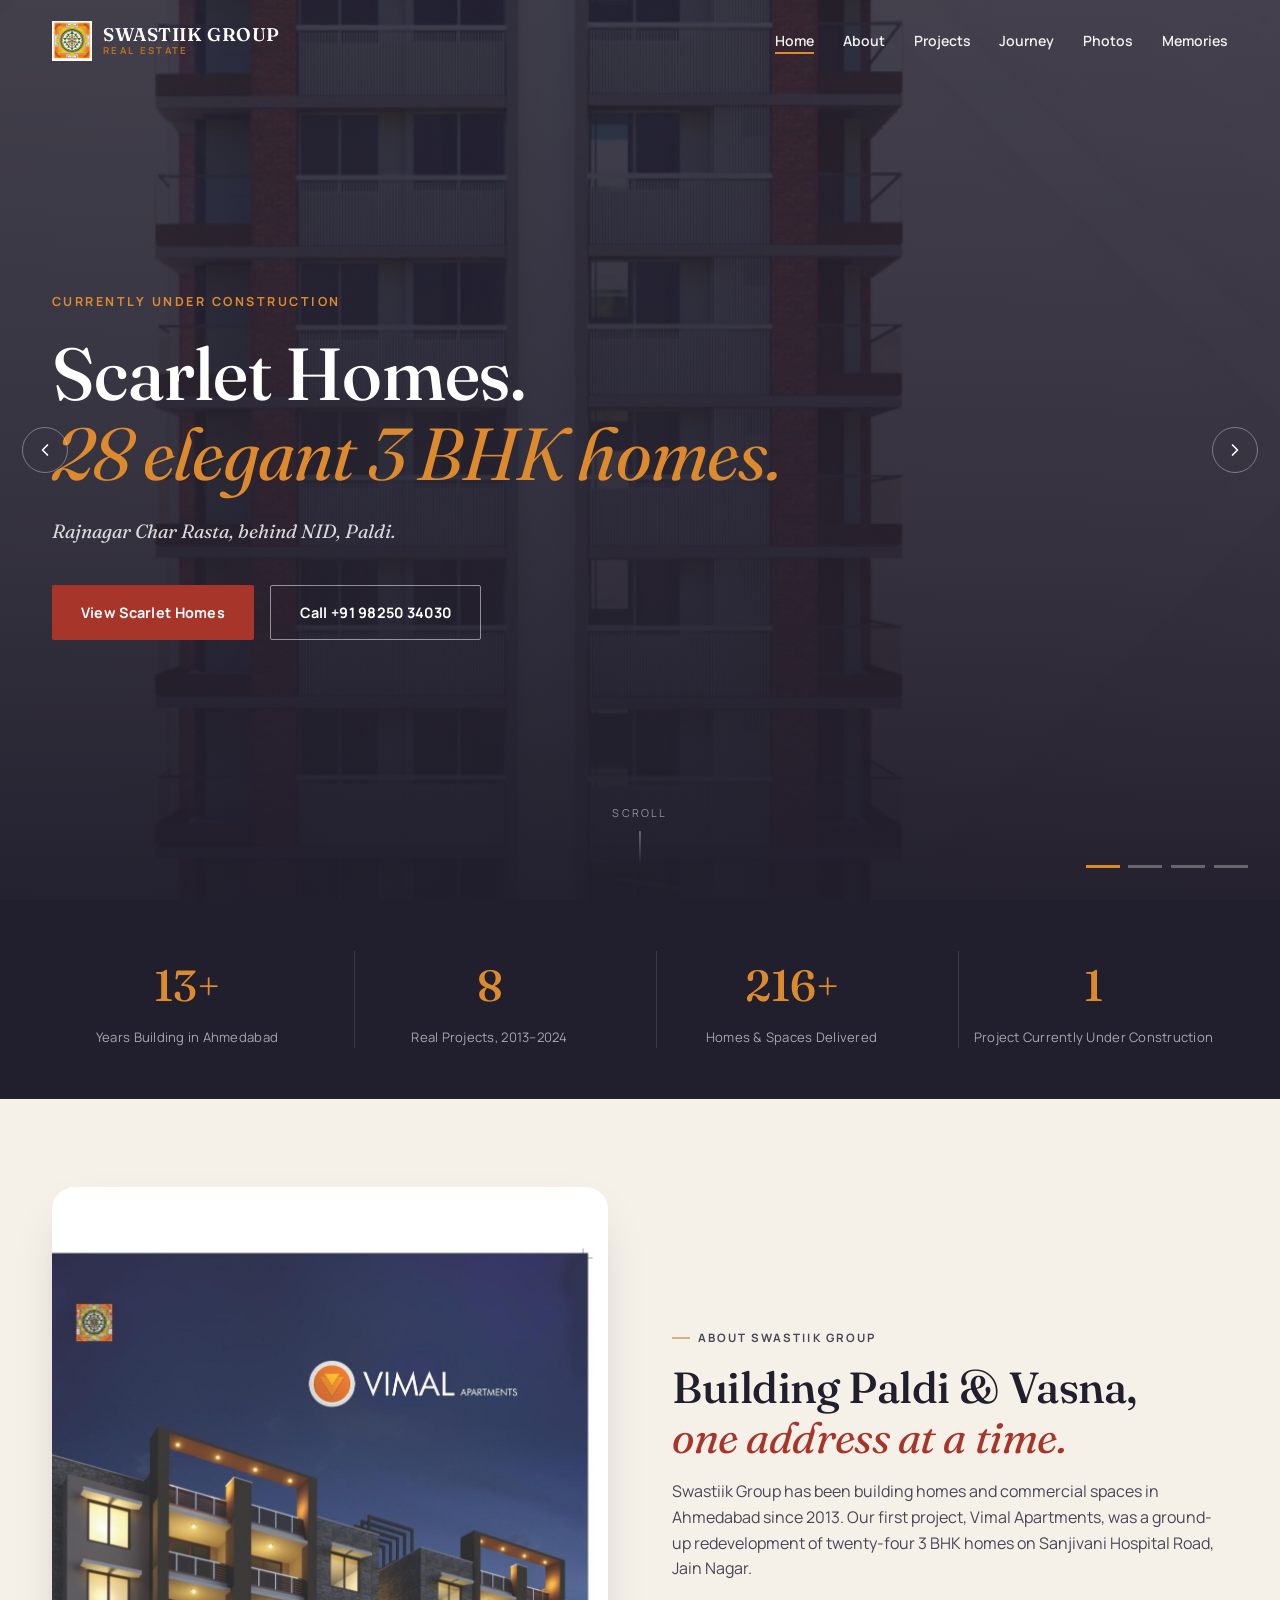
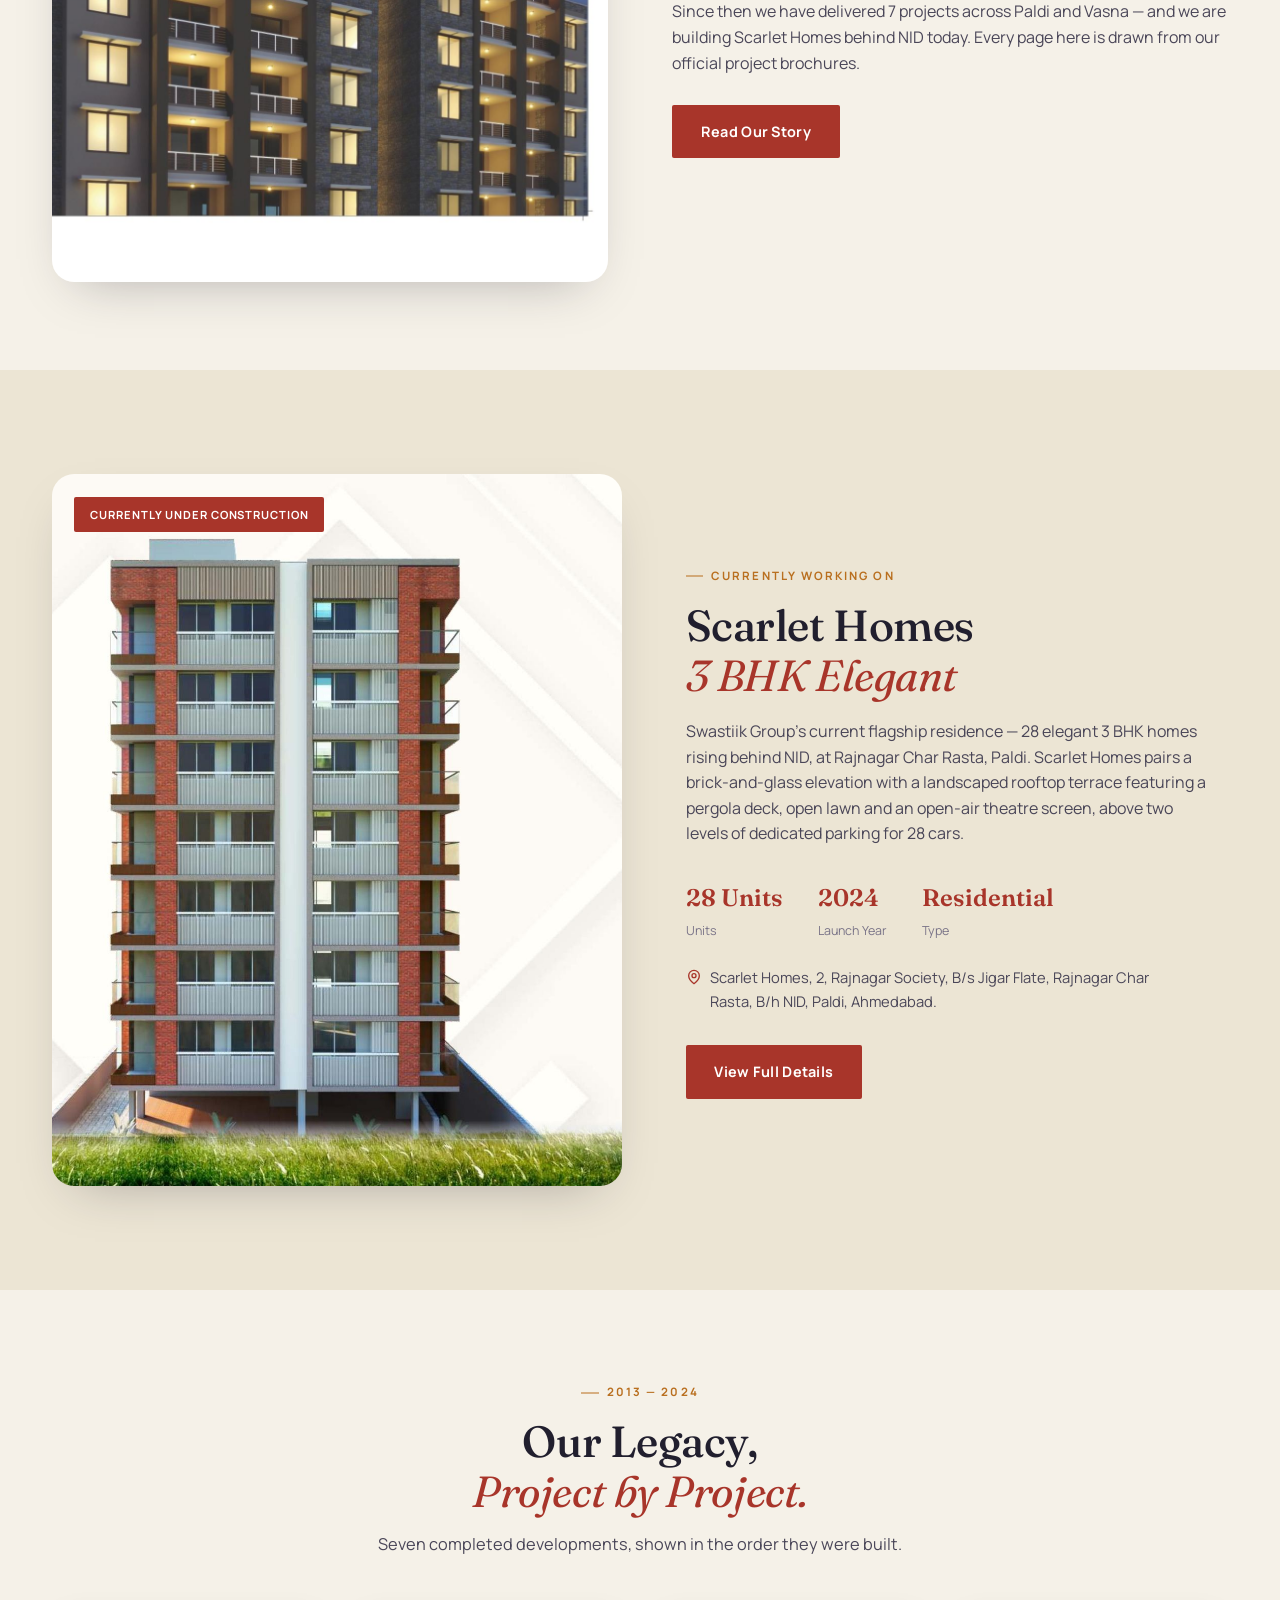
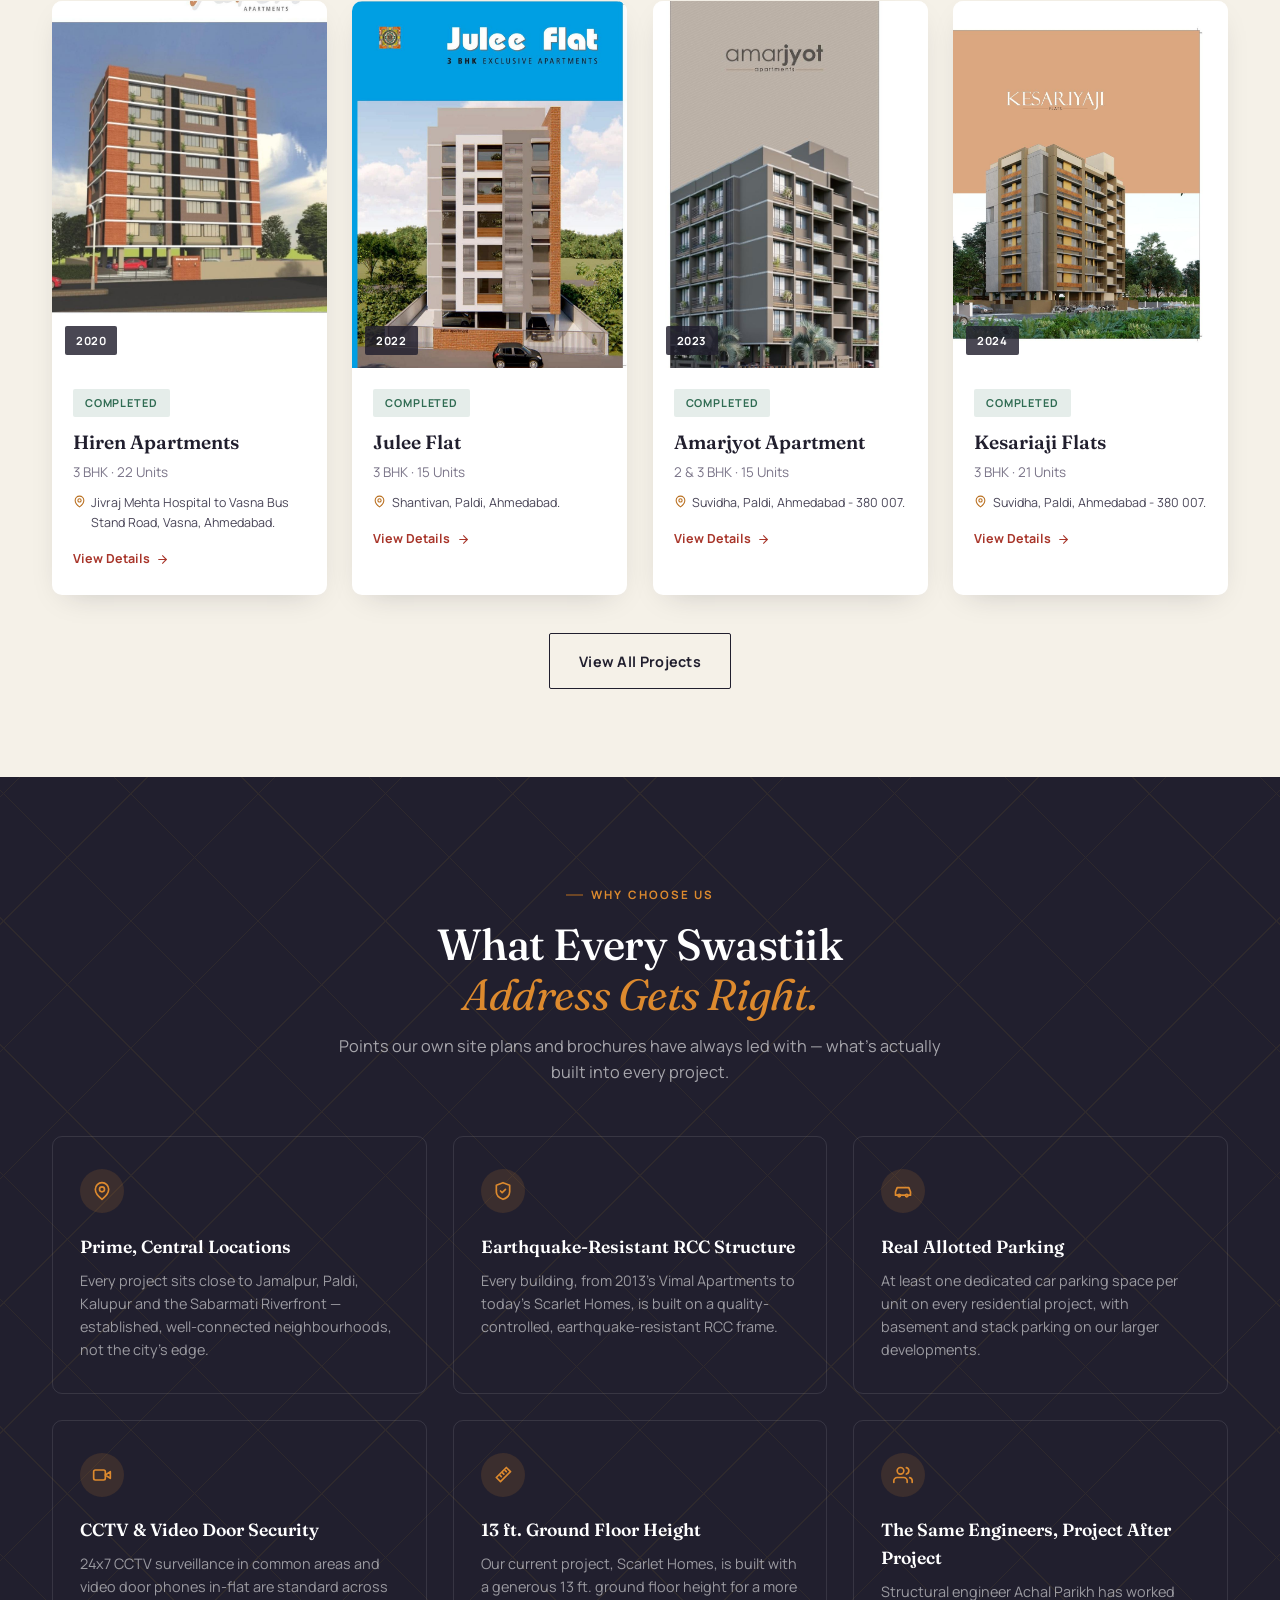
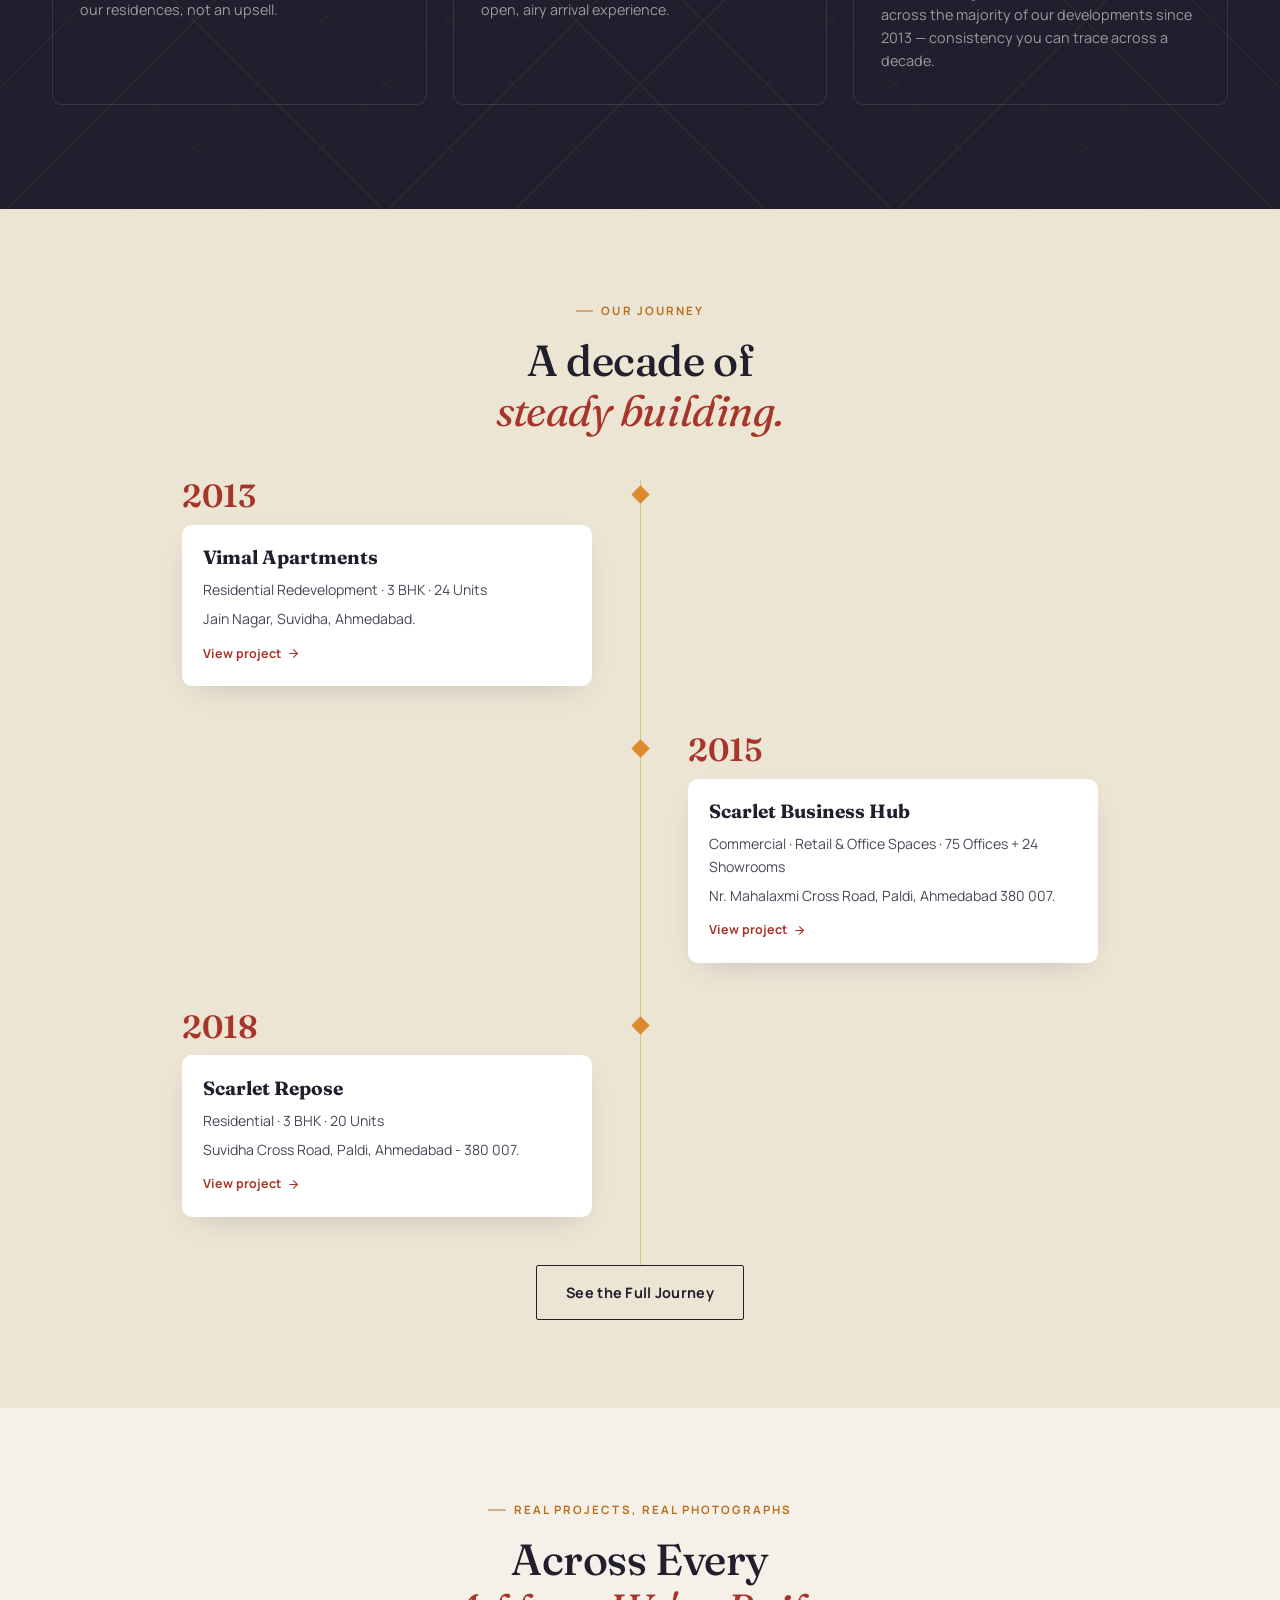
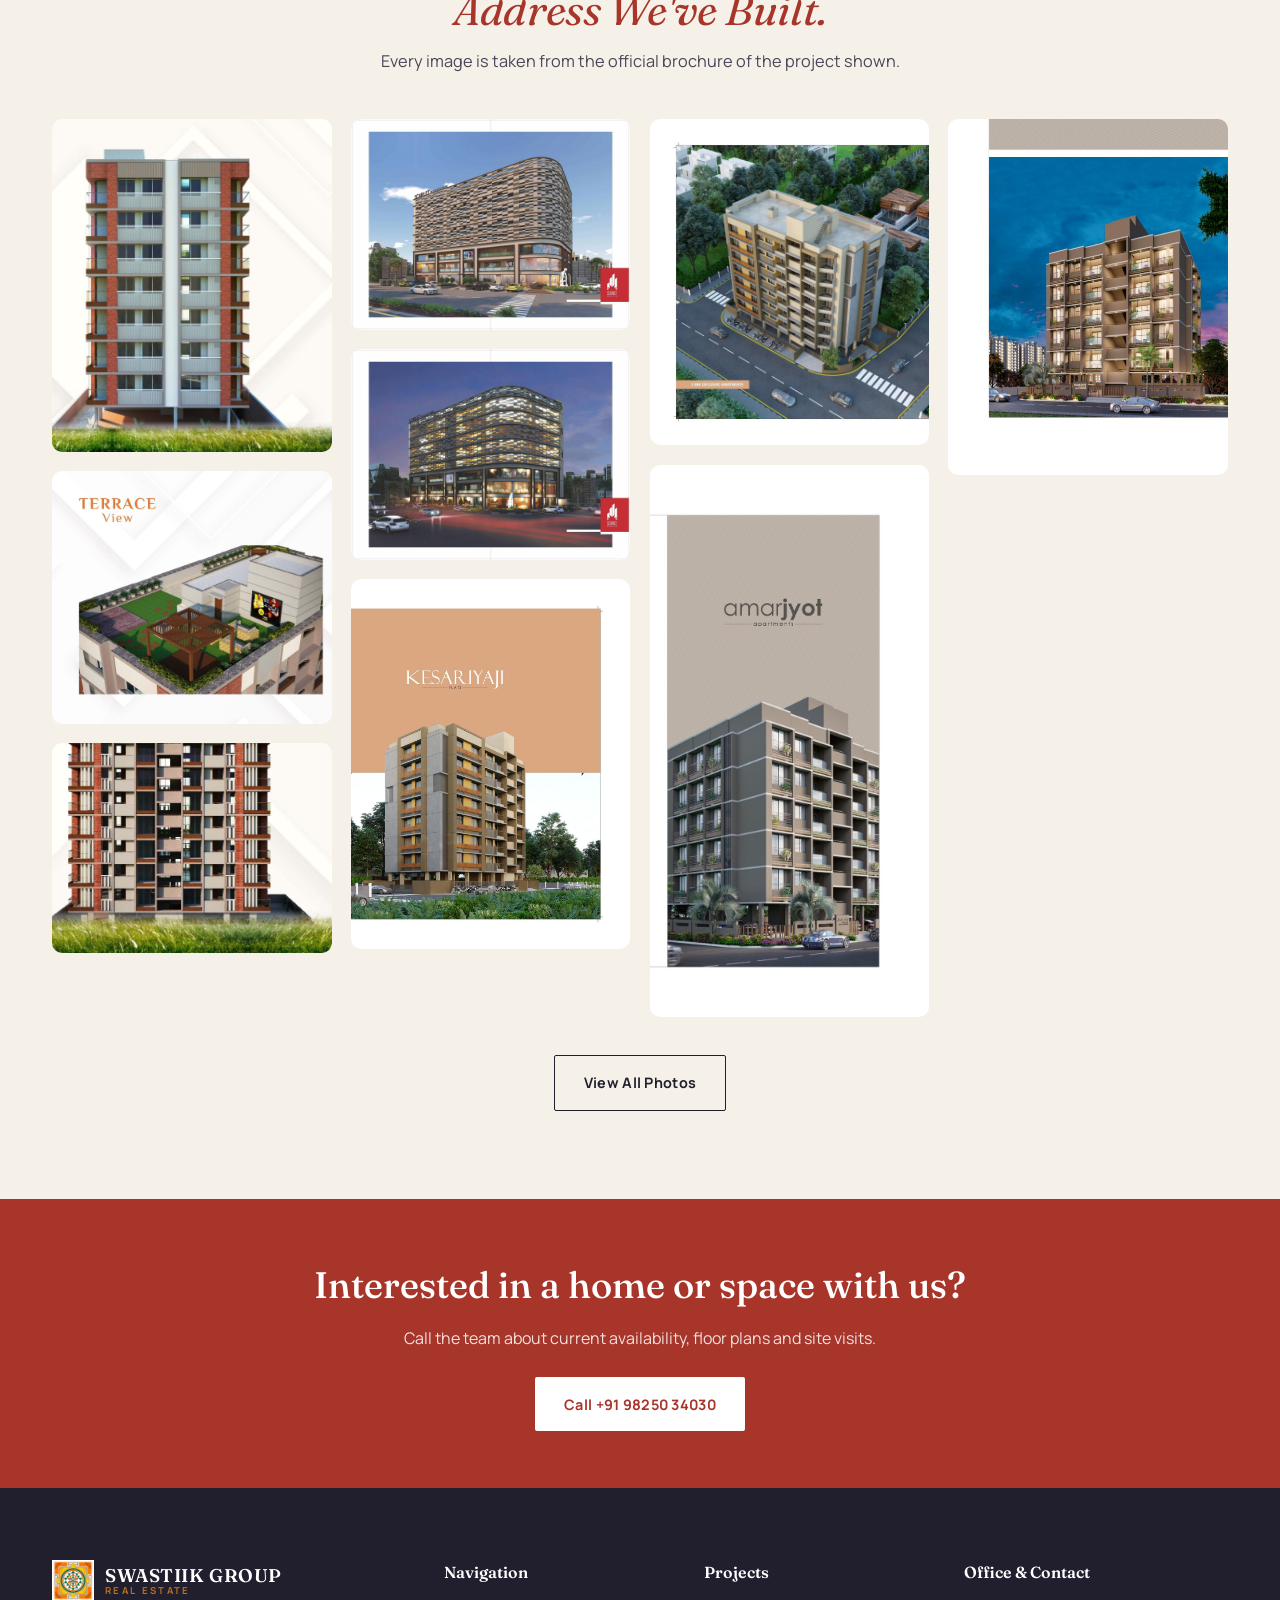
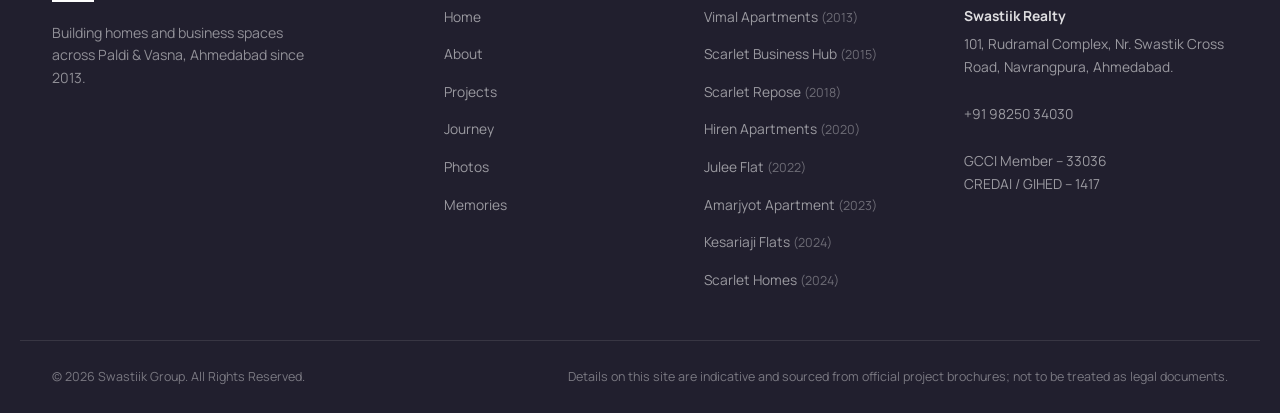
==== commit c1d00227: "uplode" ====
--- a/index.html
+++ b/index.html
@@ -25,10 +25,10 @@
 <nav id="navbar" class="navbar">
  <div class="nav-container">
   <a href="index.html" class="nav-logo"><img src="images/logo.png" alt="Swastiik Group logo"><div class="logo-text"><span class="logo-name">SWASTIIK GROUP</span><span class="logo-sub">Real Estate</span></div></a>
-  <ul class="nav-links"><li><a href="index.html" class="nav-link active">Home</a></li><li><a href="about.html" class="nav-link">About</a></li><li><a href="projects.html" class="nav-link">Projects</a></li><li><a href="journey.html" class="nav-link">Journey</a></li><li><a href="photo.html" class="nav-link">Photos</a></li></ul>
+  <ul class="nav-links"><li><a href="index.html" class="nav-link active">Home</a></li><li><a href="about.html" class="nav-link">About</a></li><li><a href="projects.html" class="nav-link">Projects</a></li><li><a href="journey.html" class="nav-link">Journey</a></li><li><a href="photo.html" class="nav-link">Photos</a></li><li><a href="memories.html" class="nav-link">Memories</a></li></ul>
   <button class="hamburger" id="hamburger" aria-label="Toggle menu" aria-expanded="false"><span></span><span></span><span></span></button>
  </div>
- <div class="mobile-menu" id="mobileMenu"><ul class="mobile-nav-links"><li><a href="index.html" class="mobile-nav-link active">Home</a></li><li><a href="about.html" class="mobile-nav-link">About</a></li><li><a href="projects.html" class="mobile-nav-link">Projects</a></li><li><a href="journey.html" class="mobile-nav-link">Journey</a></li><li><a href="photo.html" class="mobile-nav-link">Photos</a></li></ul></div>
+ <div class="mobile-menu" id="mobileMenu"><ul class="mobile-nav-links"><li><a href="index.html" class="mobile-nav-link active">Home</a></li><li><a href="about.html" class="mobile-nav-link">About</a></li><li><a href="projects.html" class="mobile-nav-link">Projects</a></li><li><a href="journey.html" class="mobile-nav-link">Journey</a></li><li><a href="photo.html" class="mobile-nav-link">Photos</a></li><li><a href="memories.html" class="mobile-nav-link">Memories</a></li></ul></div>
 </nav>
 <section class="hero" id="hero"><div class="slide active"><div class="hero-media"><img src="images/projects/shomes_hero.jpg" alt="" ></div><div class="hero-overlay"></div><div class="hero-content"><p class="hero-eyebrow">Currently Under Construction</p><h1 class="hero-title">Scarlet Homes.<br><em>28 elegant 3 BHK homes.</em></h1><p class="hero-sub">Rajnagar Char Rasta, behind NID, Paldi.</p><div class="hero-actions"><a href="project-scarlet-homes.html" class="btn btn-primary">View Scarlet Homes</a><a href="tel:+919825034030" class="btn btn-outline">Call +91 98250 34030</a></div></div></div><div class="slide"><div class="hero-media"><img src="images/projects/sbh_hero_night.jpg" alt="" loading=lazy></div><div class="hero-overlay"></div><div class="hero-content"><p class="hero-eyebrow">Commercial · 2015</p><h2 class="hero-title">Scarlet Business Hub.<br><em>An address built for business.</em></h2><p class="hero-sub">75 offices and 24 showrooms on Mahalaxmi Cross Road, Paldi.</p><div class="hero-actions"><a href="project-scarlet-business-hub.html" class="btn btn-primary">View project</a><a href="tel:+919825034030" class="btn btn-outline">Call +91 98250 34030</a></div></div></div><div class="slide"><div class="hero-media"><img src="images/projects/kesariaji_aerial.jpg" alt="" loading=lazy></div><div class="hero-overlay"></div><div class="hero-content"><p class="hero-eyebrow">Completed · 2024</p><h2 class="hero-title">Kesariaji Flats.<br><em>Back where the story began.</em></h2><p class="hero-sub">21 homes opposite Vimal Apartment, near Hirabaug Crossing.</p><div class="hero-actions"><a href="project-kesariaji.html" class="btn btn-primary">View project</a><a href="tel:+919825034030" class="btn btn-outline">Call +91 98250 34030</a></div></div></div><div class="slide"><div class="hero-media"><img src="images/projects/amarjyot_dusk.jpg" alt="" loading=lazy></div><div class="hero-overlay"></div><div class="hero-content"><p class="hero-eyebrow">Swastiik Group — Building Since 2013</p><h2 class="hero-title">Eight Real Projects.<br><em>One Growing Legacy in Paldi.</em></h2><p class="hero-sub">Residential and commercial developments across Paldi and Vasna, Ahmedabad.</p><div class="hero-actions"><a href="projects.html" class="btn btn-primary">Explore All Projects</a><a href="tel:+919825034030" class="btn btn-outline">Call +91 98250 34030</a></div></div></div>
 <button class="hero-arrow prev" aria-label="Previous slide"><i data-lucide="chev-l" class=""></i></button><button class="hero-arrow next" aria-label="Next slide"><i data-lucide="chev-r" class=""></i></button>
@@ -64,7 +64,7 @@
    <div class="footer-logo"><img src="images/logo.png" alt="Swastiik Group logo"><div class="logo-text"><span class="logo-name">SWASTIIK GROUP</span><span class="logo-sub">Real Estate</span></div></div>
    <p class="footer-tagline">Building homes and business spaces across Paldi &amp; Vasna, Ahmedabad since 2013.</p>
   </div>
-  <div class="footer-col"><h4>Navigation</h4><ul><li><a href="index.html">Home</a></li><li><a href="about.html">About</a></li><li><a href="projects.html">Projects</a></li><li><a href="journey.html">Journey</a></li><li><a href="photo.html">Photos</a></li></ul></div>
+  <div class="footer-col"><h4>Navigation</h4><ul><li><a href="index.html">Home</a></li><li><a href="about.html">About</a></li><li><a href="projects.html">Projects</a></li><li><a href="journey.html">Journey</a></li><li><a href="photo.html">Photos</a></li><li><a href="memories.html">Memories</a></li></ul></div>
   <div class="footer-col"><h4>Projects</h4><ul><li><a href="project-vimal.html">Vimal Apartments <span>(2013)</span></a></li><li><a href="project-scarlet-business-hub.html">Scarlet Business Hub <span>(2015)</span></a></li><li><a href="project-scarlet-repose.html">Scarlet Repose <span>(2018)</span></a></li><li><a href="project-hiren.html">Hiren Apartments <span>(2020)</span></a></li><li><a href="project-julee.html">Julee Flat <span>(2022)</span></a></li><li><a href="project-amarjyot.html">Amarjyot Apartment <span>(2023)</span></a></li><li><a href="project-kesariaji.html">Kesariaji Flats <span>(2024)</span></a></li><li><a href="project-scarlet-homes.html">Scarlet Homes <span>(2024)</span></a></li></ul></div>
   <div class="footer-col"><h4>Office &amp; Contact</h4><div class="footer-address-block"><strong>Swastiik Realty</strong>101, Rudramal Complex, Nr. Swastik Cross Road, Navrangpura, Ahmedabad.<br><br><a href="tel:+919825034030">+91 98250 34030</a><br><br>GCCI Member &ndash; 33036<br>CREDAI / GIHED &ndash; 1417</div></div>
  </div>
--- a/pages.css
+++ b/pages.css
@@ -173,3 +173,12 @@
 .hamburger.active span{background:#fff!important}
 .mobile-nav-link{display:block;padding:.2rem 0}
 .mobile-menu{overflow-y:auto}
+
+/* Memories */
+.memory-card{background:#fff;border-radius:var(--radius-md);box-shadow:var(--shadow-card);overflow:hidden;display:flex;flex-direction:column}
+.memory-img{position:relative;display:block;aspect-ratio:4/5;overflow:hidden}
+.memory-img img{width:100%;height:100%;object-fit:cover;transition:transform .5s}
+.memory-img:hover img{transform:scale(1.05)}
+.memory-body{padding:1.3rem 1.4rem 1.5rem}
+.memory-body h3{font-family:var(--font-display);font-size:1.25rem}
+.memory-body p{font-size:.9rem;color:var(--color-ink-soft);margin:.5rem 0 .9rem}
